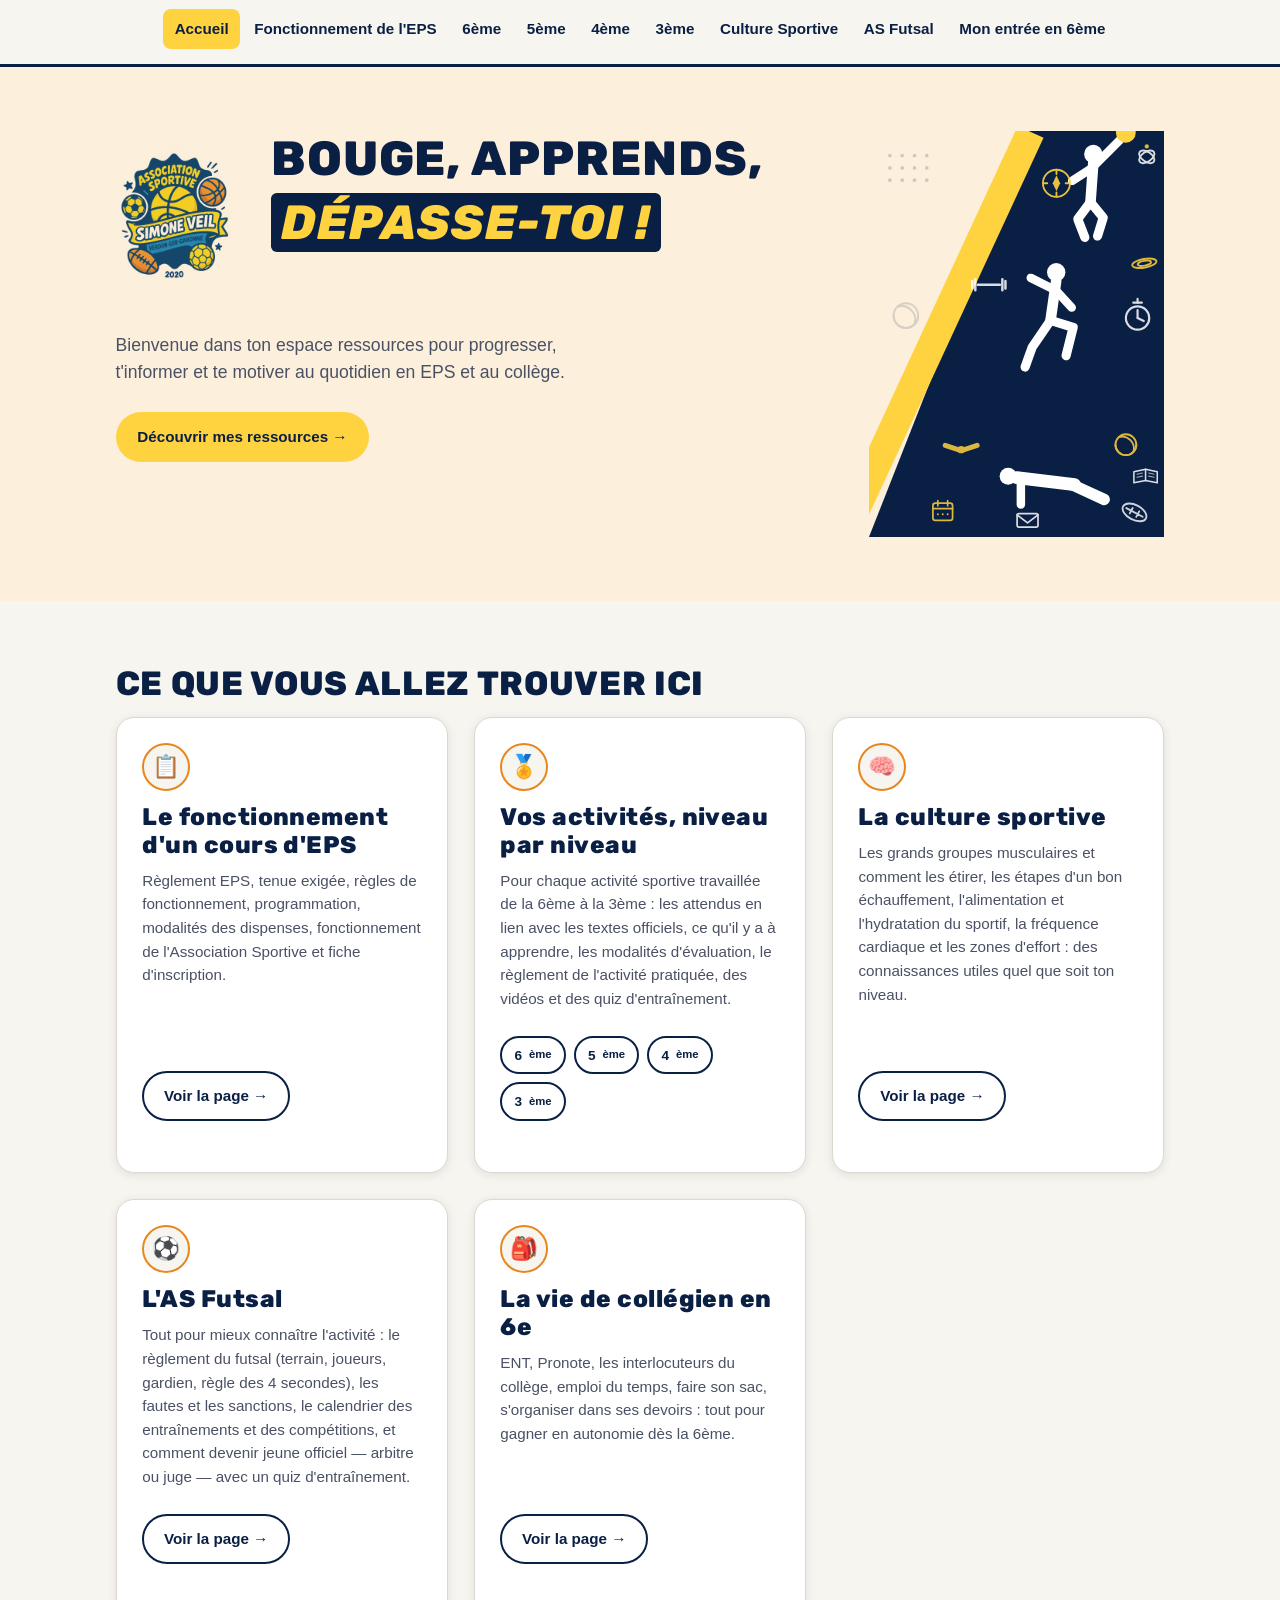
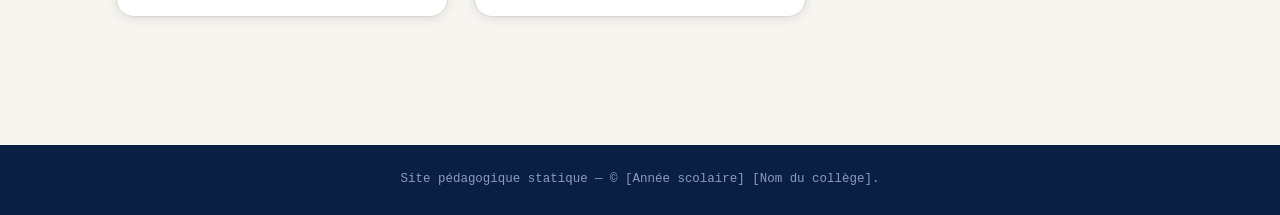
==== index.html @ 3f6b69a3 "Accueil : titre sur une ligne, 5 encarts avec boutons, menu déroulant, logo cliquable - Le titre du " ====
<!DOCTYPE html>
<html lang="fr">
<head>
  <meta charset="UTF-8">
  <meta name="viewport" content="width=device-width, initial-scale=1.0">
  <title>Espace EPS — Accueil</title>
  <meta name="description" content="Site de ressources EPS pour les élèves du collège : règlement, activités par niveau, quiz et vie de collégien.">
  <!-- Police d'affichage "Rubik" (titres, dossards) chargee depuis Google Fonts.
       Le site reste utilisable sans elle : css/style.css prevoit une pile de
       polices systeme de secours si ce lien ne charge pas. -->
  <link rel="preconnect" href="https://fonts.googleapis.com">
  <link rel="preconnect" href="https://fonts.gstatic.com" crossorigin>
  <link href="https://fonts.googleapis.com/css2?family=Rubik:wght@500;700;800;900&display=swap" rel="stylesheet">
  <link rel="stylesheet" href="css/style.css">
</head>
<body>
  <a class="skip-link" href="#main-content">Aller au contenu principal</a>

  <!-- ============================================================
       EN-TETE ET NAVIGATION (identique sur toutes les pages)
       ============================================================ -->
  <header class="site-header">
    <div class="site-header__inner">
      <button class="nav-toggle" type="button" aria-expanded="false" aria-controls="main-nav">
        <span class="visually-hidden">Ouvrir le menu</span>
        <span class="nav-toggle__bar"></span>
        <span class="nav-toggle__bar"></span>
        <span class="nav-toggle__bar"></span>
      </button>
      <nav class="main-nav" id="main-nav" aria-label="Navigation principale">
        <ul class="main-nav__list">
          <li><a href="index.html">Accueil</a></li>
          <li><a href="eps-generale.html">Fonctionnement de l'EPS</a></li>
          <li><a href="niveau-6e.html">6ème</a></li>
          <li><a href="niveau-5e.html">5ème</a></li>
          <li><a href="niveau-4e.html">4ème</a></li>
          <li><a href="niveau-3e.html">3ème</a></li>
          <li><a href="culture-sportive.html">Culture Sportive</a></li>
          <li><a href="as-futsal.html">AS Futsal</a></li>
          <li><a href="prof-principal-6e.html">Mon entrée en 6ème</a></li>
        </ul>
      </nav>
    </div>
  </header>

  <main id="main-content">
    <!-- ============================================================
         HERO — meme structure sur toutes les pages du site (voir
         css/style.css, composant ".site-hero"). Seuls le titre (en 2
         lignes : ".hero-title__line1" + ".hero-title__accent"), le
         texte et le lien du bouton changent d'une page a l'autre.
         L'illustration (assets/hero-illustration.svg) est identique
         partout : masquee sur telephone (< 640px), affichee a droite
         du texte et alignee en haut avec le titre a partir de la
         taille tablette (iPad) et sur ordinateur. La navigation entre
         les pages se fait via le menu du haut (en-tete) : pas de
         liens redondants ici.
         ============================================================ -->
    <section class="site-hero">
      <div class="container site-hero__inner">
        <div class="site-hero__text">
          <div class="site-hero__lockup site-hero__lockup--wide">
            <a class="site-hero__logo-link" href="index.html" aria-label="Retour à l'accueil">
              <img class="site-hero__logo" src="assets/logo-as-simone-veil.jpg" alt="">
            </a>
            <h1>
              <span class="hero-title__line1">Bouge, apprends,</span>
              <span class="hero-title__accent">dépasse-toi !</span>
            </h1>
          </div>
          <p class="lede">
            Bienvenue dans ton espace ressources pour progresser, t'informer et te motiver
            au quotidien en EPS et au collège.
          </p>
          <p><a class="btn btn--primary" href="#decouvrir">Découvrir mes ressources →</a></p>
        </div>
        <div class="site-hero__visual">
          <img src="assets/hero-illustration.svg" alt="" width="380" height="522">
        </div>
      </div>
    </section>

    <!-- ============================================================
         CE QUE VOUS ALLEZ TROUVER ICI
         ============================================================ -->
    <section class="section" id="decouvrir">
      <div class="container">
        <h2>Ce que vous allez trouver ici</h2>
        <!-- Pour ajouter un encart : copiez un bloc
             <div class="card feature-card"> entier, changez le
             pictogramme, le titre, le résumé et le lien du bouton. -->
        <div class="grid grid--3">
          <div class="card feature-card">
            <span class="feature-card__icon" aria-hidden="true">📋</span>
            <h3>Le fonctionnement d'un cours d'EPS</h3>
            <p>Règlement EPS, tenue exigée, règles de fonctionnement, programmation, modalités des dispenses, fonctionnement de l'Association Sportive et fiche d'inscription.</p>
            <p class="feature-card__actions">
              <a class="btn btn--outline" href="eps-generale.html">Voir la page →</a>
            </p>
          </div>
          <div class="card feature-card">
            <span class="feature-card__icon" aria-hidden="true">🏅</span>
            <h3>Vos activités, niveau par niveau</h3>
            <p>Pour chaque activité sportive travaillée de la 6ème à la 3ème : les attendus en lien avec les textes officiels, ce qu'il y a à apprendre, les modalités d'évaluation, le règlement de l'activité pratiquée, des vidéos et des quiz d'entraînement.</p>
            <p class="feature-card__actions">
              <a class="btn btn--outline btn--sm" href="niveau-6e.html">6<sup>ème</sup></a>
              <a class="btn btn--outline btn--sm" href="niveau-5e.html">5<sup>ème</sup></a>
              <a class="btn btn--outline btn--sm" href="niveau-4e.html">4<sup>ème</sup></a>
              <a class="btn btn--outline btn--sm" href="niveau-3e.html">3<sup>ème</sup></a>
            </p>
          </div>
          <div class="card feature-card">
            <span class="feature-card__icon" aria-hidden="true">🧠</span>
            <h3>La culture sportive</h3>
            <p>Les grands groupes musculaires et comment les étirer, les étapes d'un bon échauffement, l'alimentation et l'hydratation du sportif, la fréquence cardiaque et les zones d'effort : des connaissances utiles quel que soit ton niveau.</p>
            <p class="feature-card__actions">
              <a class="btn btn--outline" href="culture-sportive.html">Voir la page →</a>
            </p>
          </div>
          <div class="card feature-card">
            <span class="feature-card__icon" aria-hidden="true">⚽</span>
            <h3>L'AS Futsal</h3>
            <p>Tout pour mieux connaître l'activité : le règlement du futsal (terrain, joueurs, gardien, règle des 4 secondes), les fautes et les sanctions, le calendrier des entraînements et des compétitions, et comment devenir jeune officiel — arbitre ou juge — avec un quiz d'entraînement.</p>
            <p class="feature-card__actions">
              <a class="btn btn--outline" href="as-futsal.html">Voir la page →</a>
            </p>
          </div>
          <div class="card feature-card">
            <span class="feature-card__icon" aria-hidden="true">🎒</span>
            <h3>La vie de collégien en 6e</h3>
            <p>ENT, Pronote, les interlocuteurs du collège, emploi du temps, faire son sac, s'organiser dans ses devoirs : tout pour gagner en autonomie dès la 6ème.</p>
            <p class="feature-card__actions">
              <a class="btn btn--outline" href="prof-principal-6e.html">Voir la page →</a>
            </p>
          </div>
        </div>
      </div>
    </section>
  </main>

  <!-- ============================================================
       PIED DE PAGE (identique sur toutes les pages)
       ============================================================ -->
  <footer class="site-footer">
    <div class="container site-footer__bottom">
      Site pédagogique statique — © [Année scolaire] [Nom du collège].
    </div>
  </footer>

  <script src="js/main.js" defer></script>
</body>
</html>
---- css/style.css ----
/* ============================================================
   SITE EPS — FEUILLE DE STYLE PARTAGEE
   ------------------------------------------------------------
   Ce fichier est utilise par TOUTES les pages du site.
   Il est organise en grandes zones reperables par les titres
   ci-dessous (recherchez "====" pour naviguer rapidement).

   1. Variables (couleurs, polices, espacements)
   2. Reinitialisation de base + accessibilite
   3. Typographie generale
   4. Mise en page (conteneurs, grilles)
   5. En-tete (header) + navigation + menu hamburger
   6. Pied de page (footer)
   7. Composants : boutons, badges "dossard", cartes
   8. Separateurs "ligne de couloir" (pointilles)
   9. Filtre / recherche (page d'accueil)
   10. Fiches activite depliables (details/summary)
   11. Quiz interactif
   12. Alertes / encarts (info, succes, alerte)
   13. Tableaux (referentiels)
   14. Utilitaires
   15. Page d'accueil : navigation "pages" dans le hero + presentation
   ============================================================ */


/* ============================================================
   1. VARIABLES
   ------------------------------------------------------------
   Pour changer les couleurs du site entier, il suffit de
   modifier les valeurs ci-dessous.
   ============================================================ */
:root {
  /* Couleurs principales */
  --color-navy: #0a1f44;          /* bleu marine profond : couleur principale */
  --color-navy-light: #14336b;    /* bleu marine plus clair (survols, degrades) */
  --color-navy-soft: #1c2c52;     /* bleu marine attenue (fonds de blocs sombres) */
  --color-yellow: #ffd23f;        /* jaune "sifflet" : accent / boutons d'action */
  --color-yellow-dark: #e6ad00;   /* jaune fonce (survol des boutons) */
  --color-green: #2e7d4f;         /* vert : validation / reussite */
  --color-green-light: #e6f4ec;   /* vert tres clair : fond des messages de succes */
  --color-coral: #e8543f;         /* corail : alertes / informations importantes */
  --color-coral-light: #fdece8;   /* corail tres clair : fond des messages d'alerte */
  --color-orange: #e8871e;        /* orange "ballon" : clin d'oeil au logo de l'AS, accent secondaire */
  --color-red: #d64545;           /* rouge : en-tete "maitrise insuffisante" des grilles d'evaluation */
  --color-green-pale: #8fd19e;    /* vert clair mais lisible : en-tete "maitrise satisfaisante" (different de --color-green-light, trop pale pour un en-tete) */
  --color-chalk: #f7f5ef;         /* fond clair "craie" pour le contenu */
  --color-cream: #fcefdc;         /* couleur crème exacte du fond du logo, utilisee pour le hero */
  --color-white: #ffffff;
  --color-ink: #1a1e27;           /* couleur du texte courant (presque noir) */
  --color-ink-soft: #4a5164;      /* texte secondaire / legendes */
  --color-border: #dcd8cc;        /* bordures discretes sur fond clair */

  /* Typographies */
  /* Police d'affichage (titres, numeros de dossard) : Rubik, chargee
     depuis Google Fonts (voir la balise <link> dans le <head> de
     chaque page) — ronde et chaleureuse plutot que froide/condensee.
     La pile de secours (apres la virgule) s'applique seulement si la
     police ne peut pas se charger (site hors-ligne, etc.). */
  --font-display: "Rubik", "Segoe UI", "Helvetica Neue", Arial, sans-serif;
  /* Police de texte courant, lisible sur mobile */
  --font-body: -apple-system, "Segoe UI", Roboto, Helvetica, Arial, sans-serif;
  /* Police "chronometre" pour les petits labels / metadonnees */
  --font-mono: "SFMono-Regular", Consolas, "Liberation Mono", Menlo, monospace;

  /* Espacements (echelle simple) */
  --space-xs: 0.4rem;
  --space-sm: 0.8rem;
  --space-md: 1.6rem;
  --space-lg: 2.4rem;
  --space-xl: 4rem;

  /* Divers */
  --radius: 10px;
  --radius-lg: 18px;
  --shadow-card: 0 2px 10px rgba(10, 31, 68, 0.1);
  --shadow-card-hover: 0 6px 20px rgba(10, 31, 68, 0.18);
  --header-height: 64px;
  --max-width: 1100px;
}

/* ============================================================
   2. REINITIALISATION DE BASE + ACCESSIBILITE
   ============================================================ */
*,
*::before,
*::after {
  box-sizing: border-box;
}

html {
  scroll-behavior: smooth;
  scroll-padding-top: calc(var(--header-height) + 12px); /* evite que le header sticky cache les ancres */
}

body {
  margin: 0;
  font-family: var(--font-body);
  color: var(--color-ink);
  background: var(--color-chalk);
  line-height: 1.55;
  -webkit-font-smoothing: antialiased;
}

img,
picture,
svg {
  max-width: 100%;
  display: block;
}

a {
  color: var(--color-navy);
}

/* Focus clavier toujours visible (accessibilite) */
a:focus-visible,
button:focus-visible,
input:focus-visible,
select:focus-visible,
summary:focus-visible,
[tabindex]:focus-visible {
  outline: 3px solid var(--color-yellow);
  outline-offset: 2px;
  border-radius: 4px;
}

/* Lien d'evitement : permet aux lecteurs d'ecran / clavier de sauter le menu */
.skip-link {
  position: absolute;
  left: -999px;
  top: 0;
  background: var(--color-yellow);
  color: var(--color-navy);
  font-weight: 700;
  padding: var(--space-sm) var(--space-md);
  z-index: 1000;
  border-radius: 0 0 8px 0;
}

.skip-link:focus {
  left: 0;
}

@media (prefers-reduced-motion: reduce) {
  html {
    scroll-behavior: auto;
  }
  * {
    animation-duration: 0.01ms !important;
    animation-iteration-count: 1 !important;
    transition-duration: 0.01ms !important;
  }
}

/* ============================================================
   3. TYPOGRAPHIE GENERALE
   ============================================================ */
h1, h2, h3, h4 {
  font-family: var(--font-display);
  color: var(--color-navy);
  font-weight: 800;
  letter-spacing: 0.02em;
  line-height: 1.15;
  margin: 0 0 var(--space-sm);
  text-transform: uppercase;
}

h1 { font-size: clamp(1.9rem, 5vw, 3rem); }
h2 { font-size: clamp(1.5rem, 4vw, 2.1rem); }
h3 { font-size: clamp(1.15rem, 3vw, 1.5rem); text-transform: none; }
h4 { font-size: 1.05rem; text-transform: none; letter-spacing: 0; }

p {
  margin: 0 0 var(--space-md);
}

ul, ol {
  margin: 0 0 var(--space-md);
  padding-left: 1.3em;
}

li {
  margin-bottom: 0.35em;
}

.eyebrow {
  font-family: var(--font-mono);
  text-transform: uppercase;
  letter-spacing: 0.12em;
  font-size: 0.78rem;
  color: var(--color-coral);
  font-weight: 700;
}

.lede {
  font-size: 1.1rem;
  color: var(--color-ink-soft);
  max-width: 60ch;
}

/* ============================================================
   4. MISE EN PAGE
   ============================================================ */
.container {
  width: 100%;
  max-width: var(--max-width);
  margin: 0 auto;
  padding: 0 var(--space-md);
}

.section {
  padding: var(--space-xl) 0;
}

.section--tight {
  padding: var(--space-lg) 0;
}

.grid {
  display: grid;
  gap: var(--space-md);
  grid-template-columns: 1fr;
}

@media (min-width: 640px) {
  .grid--2 { grid-template-columns: repeat(2, 1fr); }
  .grid--3 { grid-template-columns: repeat(3, 1fr); }
}

@media (min-width: 900px) {
  .grid--4 { grid-template-columns: repeat(4, 1fr); }
}

/* ============================================================
   5. EN-TETE + NAVIGATION + MENU HAMBURGER
   ============================================================ */
.site-header {
  position: sticky;
  top: 0;
  z-index: 500;
  background: var(--color-chalk);
  border-bottom: 3px solid var(--color-navy);
}

.site-header__inner {
  max-width: var(--max-width);
  margin: 0 auto;
  padding: 0 var(--space-md);
  height: var(--header-height);
  display: flex;
  align-items: center;
  justify-content: center;
  gap: var(--space-md);
}

/* Bouton hamburger (visible seulement sur mobile/tablette) */
.nav-toggle {
  display: inline-flex;
  flex-direction: column;
  justify-content: center;
  align-items: center;
  gap: 5px;
  width: 44px;
  height: 44px;
  background: transparent;
  border: 2px solid var(--color-navy);
  border-radius: 8px;
  cursor: pointer;
  padding: 0;
}

.nav-toggle__bar {
  width: 20px;
  height: 2px;
  background: var(--color-navy);
  border-radius: 2px;
  transition: transform 0.2s ease, opacity 0.2s ease;
}

.nav-toggle[aria-expanded="true"] .nav-toggle__bar:nth-child(1) {
  transform: translateY(7px) rotate(45deg);
}
.nav-toggle[aria-expanded="true"] .nav-toggle__bar:nth-child(2) {
  opacity: 0;
}
.nav-toggle[aria-expanded="true"] .nav-toggle__bar:nth-child(3) {
  transform: translateY(-7px) rotate(-45deg);
}

.main-nav {
  position: absolute;
  top: var(--header-height);
  left: 0;
  right: 0;
  background: var(--color-chalk);
  border-bottom: 3px solid var(--color-navy);
  max-height: 0;
  overflow: hidden;
  transition: max-height 0.25s ease;
}

/* Menu deroulant sur mobile : la hauteur s'adapte au nombre de
   rubriques et la liste defile si elle depasse l'ecran, pour que la
   derniere entree reste toujours accessible. */
.main-nav.is-open {
  max-height: calc(100vh - var(--header-height));
  overflow-y: auto;
  -webkit-overflow-scrolling: touch;
  box-shadow: 0 12px 20px rgba(10, 31, 68, 0.15);
}

.main-nav__list {
  list-style: none;
  margin: 0;
  padding: var(--space-sm) var(--space-md) var(--space-md);
  display: flex;
  flex-direction: column;
  gap: 0.2rem;
}

.main-nav__list a {
  display: block;
  color: var(--color-navy);
  text-decoration: none;
  font-weight: 700;
  padding: 0.7rem 0.6rem;
  border-radius: 8px;
}

.main-nav__list a:hover,
.main-nav__list a:focus-visible {
  background: var(--color-white);
}

.main-nav__list a[aria-current="page"] {
  color: var(--color-navy);
  background: var(--color-yellow);
}

/* A partir d'une largeur "tablette large", le menu redevient horizontal */
@media (min-width: 860px) {
  .nav-toggle {
    display: none;
  }

  .main-nav {
    position: static;
    max-height: none;
    overflow: visible;
    background: transparent;
    border-bottom: none;
  }

  .main-nav__list {
    flex-direction: row;
    align-items: center;
    padding: 0;
    flex-wrap: wrap;
  }

  .main-nav__list a {
    padding: 0.5rem 0.7rem;
    font-size: 0.95rem;
  }
}

/* ============================================================
   6. PIED DE PAGE
   ============================================================ */
.site-footer {
  background: var(--color-navy);
  color: var(--color-white);
  margin-top: var(--space-xl);
}

.site-footer__bottom {
  padding: var(--space-md) 0;
  font-family: var(--font-mono);
  font-size: 0.78rem;
  color: #8f9ac2;
  text-align: center;
}

/* ============================================================
   7. COMPOSANTS : BOUTONS, BADGES "DOSSARD", CARTES
   ============================================================ */
.btn {
  display: inline-flex;
  align-items: center;
  gap: 0.5em;
  font-family: var(--font-body);
  font-weight: 700;
  font-size: 0.95rem;
  padding: 0.75em 1.3em;
  border-radius: 999px;
  border: 2px solid transparent;
  cursor: pointer;
  text-decoration: none;
  transition: transform 0.12s ease, box-shadow 0.12s ease;
}

.btn:hover {
  transform: translateY(-1px);
}

.btn--primary {
  background: var(--color-yellow);
  color: var(--color-navy);
}

.btn--primary:hover {
  background: var(--color-yellow-dark);
}

.btn--outline {
  background: transparent;
  border-color: var(--color-navy);
  color: var(--color-navy);
}

.btn--outline:hover {
  background: var(--color-navy);
  color: var(--color-white);
}

.btn--on-dark {
  border-color: var(--color-white);
  color: var(--color-white);
}

.btn--on-dark:hover {
  background: var(--color-white);
  color: var(--color-navy);
}

/* Badge circulaire numerote façon "dossard de course".
   Element signature du site, utilise pour les 4 niveaux. */
.dossard {
  --dossard-color: var(--color-navy);
  display: inline-flex;
  align-items: center;
  justify-content: center;
  width: 68px;
  height: 68px;
  border-radius: 50%;
  background: var(--dossard-color);
  color: var(--color-white);
  border: 3px solid var(--color-yellow);
  font-family: var(--font-display);
  font-size: 1.5rem;
  font-weight: 800;
  flex-shrink: 0;
  box-shadow: var(--shadow-card);
}

.dossard--sm {
  width: 44px;
  height: 44px;
  font-size: 1.05rem;
  border-width: 2px;
}

.dossard--lg {
  width: 96px;
  height: 96px;
  font-size: 2.1rem;
}

/* Carte generique (accueil, hub) */
.card {
  background: var(--color-white);
  border-radius: var(--radius-lg);
  padding: var(--space-md);
  box-shadow: var(--shadow-card);
  border: 1px solid var(--color-border);
  transition: box-shadow 0.15s ease, transform 0.15s ease;
}

a.card {
  display: block;
  text-decoration: none;
  color: inherit;
}

a.card:hover,
a.card:focus-visible {
  box-shadow: var(--shadow-card-hover);
  transform: translateY(-2px);
}

/* ============================================================
   8. SEPARATEURS "LIGNE DE COULOIR" (façon piste d'athletisme)
   ============================================================ */
.lane-divider {
  border: none;
  height: 0;
  margin: var(--space-lg) 0;
  border-top: 4px dashed var(--color-navy);
  opacity: 0.18;
}

.lane-divider--yellow {
  border-top-color: var(--color-yellow);
  opacity: 0.6;
}

.lane-divider--on-dark {
  border-top-color: var(--color-white);
  opacity: 0.25;
}

/* ============================================================
   9. FILTRE / RECHERCHE (page d'accueil)
   ============================================================ */
.filter-bar {
  background: var(--color-white);
  border: 1px solid var(--color-border);
  border-radius: var(--radius-lg);
  padding: var(--space-md);
  display: grid;
  gap: var(--space-sm);
  box-shadow: var(--shadow-card);
}

@media (min-width: 700px) {
  .filter-bar {
    grid-template-columns: 2fr 1fr 1fr auto;
    align-items: end;
  }
}

.filter-field label {
  display: block;
  font-family: var(--font-mono);
  font-size: 0.75rem;
  text-transform: uppercase;
  letter-spacing: 0.06em;
  color: var(--color-ink-soft);
  margin-bottom: 0.3rem;
}

.filter-field input,
.filter-field select {
  width: 100%;
  padding: 0.65em 0.8em;
  border: 2px solid var(--color-border);
  border-radius: 8px;
  font-family: var(--font-body);
  font-size: 1rem;
  background: var(--color-chalk);
  color: var(--color-ink);
}

.filter-field input:focus,
.filter-field select:focus {
  border-color: var(--color-navy);
  outline: none;
}

.filter-reset {
  background: transparent;
  border: 2px solid var(--color-navy);
  color: var(--color-navy);
  border-radius: 8px;
  padding: 0.65em 1em;
  font-weight: 700;
  cursor: pointer;
  white-space: nowrap;
}

.filter-reset:hover {
  background: var(--color-navy);
  color: var(--color-white);
}

.filter-count {
  font-family: var(--font-mono);
  font-size: 0.85rem;
  color: var(--color-ink-soft);
  margin: var(--space-md) 0 var(--space-sm);
}

.resource-grid {
  display: grid;
  gap: var(--space-sm);
  grid-template-columns: 1fr;
}

@media (min-width: 640px) {
  .resource-grid { grid-template-columns: repeat(2, 1fr); }
}
@media (min-width: 1000px) {
  .resource-grid { grid-template-columns: repeat(3, 1fr); }
}

.resource-card {
  display: flex;
  align-items: center;
  gap: var(--space-sm);
  background: var(--color-white);
  border: 1px solid var(--color-border);
  border-radius: var(--radius);
  padding: var(--space-sm) var(--space-md);
  text-decoration: none;
  color: inherit;
  transition: box-shadow 0.15s ease, transform 0.15s ease;
}

.resource-card:hover,
.resource-card:focus-visible {
  box-shadow: var(--shadow-card-hover);
  transform: translateY(-2px);
}

.resource-card__title {
  font-weight: 700;
  color: var(--color-navy);
  display: block;
}

.resource-card__meta {
  font-family: var(--font-mono);
  font-size: 0.75rem;
  color: var(--color-ink-soft);
  text-transform: uppercase;
  letter-spacing: 0.04em;
}

.resource-card[hidden] {
  display: none;
}

.filter-empty {
  text-align: center;
  padding: var(--space-lg);
  color: var(--color-ink-soft);
  font-style: italic;
}

/* ============================================================
   10. FICHES DEPLIABLES (details / summary)
   ------------------------------------------------------------
   Deux usages du meme composant visuel :
   - ".activity-card" : une activite sportive (pages niveau-XX.html)
   - ".info-card"      : une rubrique d'information (pages
     eps-generale.html et prof-principal-6e.html), pour eviter
     d'empiler tout le texte sur une seule page.
   ============================================================ */
.activity-card,
.info-card {
  background: var(--color-white);
  border: 1px solid var(--color-border);
  border-left: 6px solid var(--color-navy);
  border-radius: var(--radius);
  margin-bottom: var(--space-md);
  overflow: hidden;
}

.activity-card summary,
.info-card summary {
  cursor: pointer;
  list-style: none;
  padding: var(--space-md);
  display: flex;
  align-items: center;
  justify-content: space-between;
  gap: var(--space-md);
  font-family: var(--font-display);
  font-weight: 800;
}

.activity-card summary::-webkit-details-marker,
.info-card summary::-webkit-details-marker {
  display: none;
}

.activity-card summary h3,
.info-card summary h2,
.info-card summary h3 {
  margin: 0;
}

.activity-card__toggle,
.info-card__toggle {
  font-family: var(--font-mono);
  font-size: 1.4rem;
  color: var(--color-navy);
  border: 2px solid var(--color-navy);
  border-radius: 50%;
  width: 32px;
  height: 32px;
  flex-shrink: 0;
  display: flex;
  align-items: center;
  justify-content: center;
}

.activity-card[open] .activity-card__toggle,
.info-card[open] .info-card__toggle {
  transform: rotate(45deg);
}

.activity-card summary:hover .activity-card__toggle,
.info-card summary:hover .info-card__toggle {
  background: var(--color-yellow);
  border-color: var(--color-yellow);
}

.activity-card__body,
.info-card__body {
  padding: 0 var(--space-md) var(--space-md);
}

/* Groupe thematique de plusieurs info-card (ex. "Mes outils numeriques") */
.info-group {
  margin-bottom: var(--space-lg);
}

.info-group h2 {
  margin-bottom: var(--space-sm);
}

/* Navigation rapide en haut de page : une puce par rubrique,
   pour y acceder directement sans tout faire defiler. */
.quick-nav {
  list-style: none;
  margin: 0 0 var(--space-lg);
  padding: 0;
  display: flex;
  flex-wrap: wrap;
  gap: 0.5rem;
}

.quick-nav a {
  display: inline-block;
  background: var(--color-white);
  border: 2px solid var(--color-border);
  color: var(--color-navy);
  text-decoration: none;
  font-weight: 700;
  font-size: 0.85rem;
  padding: 0.45em 0.9em;
  border-radius: 999px;
}

.quick-nav a:hover,
.quick-nav a:focus-visible {
  border-color: var(--color-orange);
  background: var(--color-chalk);
}

.rubrique {
  padding-top: var(--space-md);
  border-top: 1px dashed var(--color-border);
}

.rubrique:first-child {
  border-top: none;
  padding-top: 0;
}

.rubrique h4 {
  color: var(--color-navy);
  margin-bottom: 0.5em;
}

.rubrique--optional {
  background: var(--color-chalk);
  border-radius: var(--radius);
  padding: var(--space-sm) var(--space-md);
  border-top: none;
}

.video-placeholder {
  background: var(--color-navy);
  color: var(--color-white);
  border-radius: var(--radius);
  padding: var(--space-md);
  font-family: var(--font-mono);
  font-size: 0.85rem;
  display: flex;
  align-items: center;
  gap: 0.6em;
}

.video-placeholder a {
  color: var(--color-yellow);
}

.video-list a {
  font-weight: 600;
}

.lexique {
  display: grid;
  gap: 0.6em;
}

.lexique dt {
  font-weight: 700;
  color: var(--color-navy);
}

.lexique dd {
  margin: 0 0 0.4em;
  color: var(--color-ink-soft);
}

/* ============================================================
   11. QUIZ INTERACTIF
   ============================================================ */
.quiz-question {
  margin-bottom: var(--space-md);
  padding: var(--space-sm) var(--space-md);
  background: var(--color-chalk);
  border-radius: var(--radius);
}

.quiz-question p {
  margin: 0 0 0.6em;
  font-weight: 700;
}

.quiz-question ul {
  list-style: none;
  margin: 0;
  padding: 0;
  display: grid;
  gap: 0.4em;
}

.quiz-question label {
  display: flex;
  align-items: flex-start;
  gap: 0.6em;
  padding: 0.5em 0.7em;
  border-radius: 8px;
  border: 2px solid var(--color-border);
  background: var(--color-white);
  cursor: pointer;
}

.quiz-question label:hover {
  border-color: var(--color-navy);
}

.quiz-question input[type="radio"] {
  margin-top: 0.25em;
}

.quiz-question.is-correct label.is-selected {
  border-color: var(--color-green);
  background: var(--color-green-light);
}

.quiz-question.is-incorrect label.is-selected {
  border-color: var(--color-coral);
  background: var(--color-coral-light);
}

.quiz-question label.is-answer:not(.is-selected) {
  border-color: var(--color-green);
}

.quiz-result {
  margin-top: var(--space-md);
  padding: var(--space-md);
  border-radius: var(--radius);
  background: var(--color-navy);
  color: var(--color-white);
  font-family: var(--font-display);
  font-size: 1.2rem;
  text-align: center;
}

.quiz-submit {
  margin-top: var(--space-sm);
}

/* ============================================================
   11bis. AUTO-EVALUATION
   ------------------------------------------------------------
   Pour chaque critere de la grille d'evaluation, l'eleve choisit
   son niveau de maitrise ressenti parmi 4 puces colorees (memes
   couleurs que les en-tetes des grilles). Le score est calcule
   proportionnellement sur 20, quel que soit le total de points
   reel de la grille source (js/autoeval.js).
   ============================================================ */
.autoeval-item {
  margin-bottom: var(--space-md);
  padding: var(--space-sm) var(--space-md);
  background: var(--color-chalk);
  border-radius: var(--radius);
  border-left: 5px solid var(--color-border);
}

/* Code couleur par role : chaque role d'une activite recoit un gris
   d'un degrade different (le plus soutenu pour le 1er role rencontre)
   pour regrouper visuellement ses criteres, attribue automatiquement
   par js/autoeval.js selon l'ordre d'apparition des roles. */
.autoeval-item--role-0 { background: #d6d3ca; border-left-color: #9c9789; }
.autoeval-item--role-1 { background: #e3e0d8; border-left-color: #b7b2a2; }
.autoeval-item--role-2 { background: #eeece6; border-left-color: #cac5b6; }
.autoeval-item--role-3 { background: #f5f4f0; border-left-color: #ddd8ca; }
.autoeval-item--role-4 { background: #faf9f7; border-left-color: #e8e4d9; }

.autoeval-item__title {
  margin: 0 0 0.6em;
  font-weight: 700;
}

.autoeval-item__role {
  color: var(--color-ink-soft);
  font-weight: 400;
}

.autoeval-options {
  list-style: none;
  margin: 0;
  padding: 0;
  display: grid;
  gap: 0.5em;
}

@media (min-width: 640px) {
  .autoeval-options {
    grid-template-columns: repeat(4, 1fr);
  }
}

.autoeval-option {
  display: flex;
  flex-direction: column;
  align-items: flex-start;
  gap: 0.4em;
  padding: 0.6em 0.7em;
  border-radius: 8px;
  border: 2px solid var(--color-border);
  background: var(--color-white);
  cursor: pointer;
  font-size: 0.88rem;
}

.autoeval-option:hover {
  border-color: var(--color-navy);
}

.autoeval-option__head {
  display: flex;
  align-items: center;
  gap: 0.5em;
}

.autoeval-option input[type="radio"] {
  margin: 0;
  flex-shrink: 0;
}

.autoeval-option.is-selected {
  border-color: var(--color-navy);
  background: var(--color-cream);
}

.autoeval-option.is-selected .autoeval-option__head {
  font-weight: 700;
}

.autoeval-option__dot {
  width: 10px;
  height: 10px;
  border-radius: 50%;
  flex-shrink: 0;
}

.autoeval-option__desc {
  color: var(--color-ink-soft);
  font-size: 0.8rem;
  line-height: 1.35;
}

.autoeval-option__dot--insuffisante { background: var(--color-red); }
.autoeval-option__dot--fragile { background: var(--color-yellow); }
.autoeval-option__dot--satisfaisante { background: var(--color-green-pale); }
.autoeval-option__dot--excellente { background: var(--color-green); }

.autoeval-result {
  margin-top: var(--space-md);
  padding: var(--space-md);
  border-radius: var(--radius);
  background: var(--color-navy);
  color: var(--color-white);
  font-family: var(--font-display);
  font-size: 1.2rem;
  text-align: center;
}

.autoeval-result .autoeval-result__detail {
  display: block;
  margin-top: 0.4em;
  font-family: var(--font-mono);
  font-size: 0.8rem;
  font-weight: 400;
  opacity: 0.85;
}

.autoeval-submit {
  margin-top: var(--space-sm);
}

/* Schema vectoriel illustrant une regle (terrain, zones...), insere
   dans la rubrique "Regles" d'une activite. */
.rule-diagram {
  background: var(--color-white);
  border: 1px solid var(--color-border);
  border-radius: var(--radius);
  padding: var(--space-sm);
  margin-bottom: var(--space-md);
  text-align: center;
}

.rule-diagram svg {
  max-width: 100%;
  height: auto;
}

.rule-diagram figcaption {
  margin-top: 0.5em;
  font-size: 0.82rem;
  color: var(--color-ink-soft);
}

/* ============================================================
   12. ALERTES / ENCARTS
   ============================================================ */
.callout {
  border-radius: var(--radius);
  padding: var(--space-md);
  margin-bottom: var(--space-md);
  border-left: 5px solid;
}

.callout h4,
.callout h3 {
  margin-top: 0;
}

.callout--info {
  background: var(--color-coral-light);
  border-color: var(--color-coral);
}

.callout--success {
  background: var(--color-green-light);
  border-color: var(--color-green);
}

.callout--neutral {
  background: var(--color-chalk);
  border-color: var(--color-navy);
}

/* ============================================================
   13. TABLEAUX (referentiels d'evaluation)
   ============================================================ */
.table-wrap {
  overflow-x: auto;
  border-radius: var(--radius);
  border: 1px solid var(--color-border);
}

table {
  width: 100%;
  border-collapse: collapse;
  min-width: 480px;
  background: var(--color-white);
}

th, td {
  text-align: left;
  vertical-align: top;
  padding: 0.7em 0.9em;
  border: 1px solid var(--color-border);
  font-size: 0.92rem;
}

thead th {
  background: var(--color-navy);
  color: var(--color-white);
  font-family: var(--font-mono);
  font-size: 0.75rem;
  text-transform: uppercase;
  letter-spacing: 0.05em;
  border-color: var(--color-navy-light);
}

tbody tr:nth-child(even) {
  background: var(--color-chalk);
}

/* Grilles d'evaluation ("maitrise insuffisante/fragile/satisfaisante/
   tres bonne") : en-tetes colores par niveau, points centres et en
   gras, roles et criteres centres (horizontalement + verticalement)
   et en gras. Le marqueur ".eval-grid" sur <table> scope ces regles
   aux grilles d'evaluation uniquement (pas aux tableaux "role / lien
   avec le socle" plus simples). */
thead th.mastery-insuffisante,
thead th.mastery-fragile,
thead th.mastery-satisfaisante,
thead th.mastery-excellente {
  text-align: center;
}

thead th.mastery-insuffisante {
  background: var(--color-red);
  color: var(--color-white);
}

thead th.mastery-fragile {
  background: var(--color-yellow);
  color: var(--color-navy);
}

thead th.mastery-satisfaisante {
  background: var(--color-green-pale);
  color: var(--color-navy);
}

thead th.mastery-excellente {
  background: var(--color-green);
  color: var(--color-white);
}

.eval-grid .role-critere {
  text-align: center;
  vertical-align: middle;
  font-weight: 700;
}

.eval-grid tr.pts-row td {
  text-align: center;
  font-weight: 700;
}

/* ============================================================
   13bis. ONGLETS DE RUBRIQUE (activity-card)
   ------------------------------------------------------------
   A l'ouverture d'une activite, on ne veut pas empiler toutes
   les rubriques (attendus, regles, quiz...) les unes sous les
   autres : ".rubrique-tabs" affiche une puce par rubrique et
   js/main.js (initRubriqueTabs) affiche une seule ".rubrique" a
   la fois (les autres recoivent l'attribut natif "hidden").
   ============================================================ */
.rubrique-tabs {
  display: flex;
  flex-wrap: nowrap;
  overflow-x: auto;
  gap: 0.5rem;
  margin-bottom: var(--space-md);
  padding-bottom: 0.3rem;
  -webkit-overflow-scrolling: touch;
}

.rubrique-tab {
  flex: 0 0 auto;
  display: inline-block;
  background: var(--color-chalk);
  border: 2px solid var(--color-border);
  color: var(--color-navy);
  text-decoration: none;
  font-family: var(--font-body);
  font-weight: 700;
  font-size: 0.85rem;
  padding: 0.5em 1em;
  border-radius: 999px;
  cursor: pointer;
  white-space: nowrap;
}

.rubrique-tab:hover,
.rubrique-tab:focus-visible {
  border-color: var(--color-orange);
}

.rubrique-tab[hidden] {
  display: none;
}

.rubrique-tab[aria-selected="true"] {
  background: var(--color-navy);
  border-color: var(--color-navy);
  color: var(--color-white);
}

/* Quand les onglets sont actifs, les rubriques n'ont plus besoin
   de leur separateur pointille (le changement d'onglet fait deja
   office de coupure visuelle). */
.rubrique-tabs ~ .rubrique {
  border-top: none;
  padding-top: 0;
}

/* ============================================================
   13ter. LECTEUR VIDEO INTEGRE
   ------------------------------------------------------------
   Conteneur responsive 16:9 pour une video : soit un <iframe>
   YouTube (lien fourni ulterieurement par l'enseignante), soit
   un fichier <video> local deja disponible. Remplace le lien
   href="#" par l'URL "embed" YouTube le moment venu, ex. :
   <iframe src="https://www.youtube-nocookie.com/embed/XXXXXXXXXXX" ...>
   ============================================================ */
.video-embed {
  position: relative;
  width: 100%;
  aspect-ratio: 16 / 9;
  background: var(--color-navy);
  border-radius: var(--radius);
  overflow: hidden;
  margin-bottom: var(--space-sm);
}

.video-embed iframe,
.video-embed video {
  position: absolute;
  inset: 0;
  width: 100%;
  height: 100%;
  border: 0;
}

/* Etat "en attente du lien" : meme gabarit que .video-embed mais
   sans lecteur, pour reserver la place avant d'avoir le lien. */
.video-embed--placeholder {
  display: flex;
  align-items: center;
  justify-content: center;
  text-align: center;
  padding: var(--space-md);
  aspect-ratio: auto;
  min-height: 120px;
}

.video-embed--placeholder p {
  color: var(--color-white);
  font-family: var(--font-mono);
  font-size: 0.85rem;
  margin: 0;
}

.video-embed--placeholder a {
  color: var(--color-yellow);
}

/* ============================================================
   14. UTILITAIRES
   ============================================================ */
.text-center { text-align: center; }
.mt-0 { margin-top: 0; }
.mb-0 { margin-bottom: 0; }
.text-mono {
  font-family: var(--font-mono);
  font-size: 0.85rem;
  color: var(--color-ink-soft);
}
.visually-hidden {
  position: absolute;
  width: 1px;
  height: 1px;
  overflow: hidden;
  clip: rect(0 0 0 0);
  white-space: nowrap;
}

/* ============================================================
   HERO UNIFIE — identique sur les 7 pages, seuls le titre, le
   texte et le lien du bouton changent d'une page a l'autre.
   L'illustration est masquee sur telephone (moins de 640px). A
   partir de la taille tablette (iPad) et sur ordinateur, elle
   passe a droite du texte (2 colonnes), alignee en haut avec le
   texte ("align-items: start" sur la grille).
   ============================================================ */
.site-hero {
  background: var(--color-cream);
  padding: var(--space-xl) 0;
}

.site-hero__inner {
  display: grid;
  gap: var(--space-lg);
  align-items: start;
}

@media (min-width: 640px) {
  .site-hero__inner {
    grid-template-columns: 1.4fr 0.6fr;
    gap: var(--space-xl);
  }
}

/* Ligne "logo + titre" : le logo est affiche a cote du titre, dans le
   meme espace (pas au-dessus). Fichier image : assets/logo-as-simone-veil.jpg
   (le logo complet, non recadre — pour changer de logo, remplacez ce
   fichier en gardant le meme nom). */
.site-hero__lockup {
  display: flex;
  align-items: flex-start;
  flex-wrap: wrap;
  gap: var(--space-lg);
  margin-bottom: var(--space-md);
}

.site-hero__lockup h1 {
  margin-bottom: 0;
  flex: 1 1 200px;
  min-width: 0;
}

/* Variante pour les titres longs (ex. "Bouge, apprends," ou
   "Fonctionnement") qu'on veut garder sur une seule ligne : le logo
   passe AU-DESSUS du titre, qui dispose alors de toute la largeur.
   A partir d'un grand ecran, la place est suffisante pour remettre
   le logo a cote du titre comme sur les autres pages. */
.site-hero__lockup--wide {
  flex-direction: column;
  align-items: flex-start;
  gap: var(--space-md);
}

@media (min-width: 1200px) {
  .site-hero__lockup--wide {
    flex-direction: row;
    align-items: flex-start;
    gap: var(--space-lg);
  }
}

/* Tres petits telephones (iPhone SE...) : on reduit un peu le titre
   pour qu'il tienne malgre tout sur une ligne. */
@media (max-width: 360px) {
  .site-hero__lockup--wide h1 {
    font-size: 1.55rem;
  }
}

/* Logo affiche tel quel (image complete, non recadree, sans cercle
   ni cadre) : il se fond directement dans le fond creme du hero.
   Il est cliquable sur toutes les pages et renvoie a l'accueil
   (lien ".site-hero__logo-link"). */
.site-hero__logo-link {
  display: block;
  flex-shrink: 0;
  border-radius: 8px;
  transition: transform 0.12s ease;
}

.site-hero__logo-link:hover,
.site-hero__logo-link:focus-visible {
  transform: scale(1.03);
}

.site-hero__logo {
  display: block;
  width: auto;
  height: 108px;
  flex-shrink: 0;
}

@media (min-width: 640px) {
  .site-hero__logo {
    height: 145px;
  }
}

@media (min-width: 900px) {
  .site-hero__logo {
    height: 175px;
  }
}

/* Ligne au-dessus du logo+titre : badge "dossard" + petit label.
   Omettez le badge dossard sur les pages sans niveau (accueil). */
.site-hero__kicker {
  display: flex;
  align-items: center;
  gap: 0.7rem;
  margin-bottom: var(--space-sm);
}

.site-hero__kicker .eyebrow {
  margin: 0;
}

/* Titre en 2 lignes façon "BOUGE, APPRENDS, / DÉPASSE-TOI !" :
   1ère ligne en bleu marine (comme le logo), 2e ligne en jaune sur
   fond marine (memes couleurs que le ruban du logo). */
.hero-title__line1,
.hero-title__accent {
  display: block;
  /* Un titre contenant un mot tres long (ex. "Fonctionnement") depasse
     sinon sa colonne sur telephone et fait defiler la page en largeur.
     La cesure ne se declenche que si le mot ne tient vraiment pas. */
  overflow-wrap: break-word;
  hyphens: auto;
}

.hero-title__line1 {
  color: var(--color-navy);
}

.hero-title__accent {
  display: inline-block;
  color: var(--color-yellow);
  font-style: italic;
  background: var(--color-navy);
  padding: 0.04em 0.22em;
  border-radius: 0.12em;
  margin-top: 0.15em;
}

.site-hero .lede {
  color: var(--color-ink-soft);
  max-width: 46ch;
}

.site-hero__visual {
  display: none;
}

@media (min-width: 640px) {
  .site-hero__visual {
    display: block;
    justify-self: center;
    width: 100%;
    max-width: 380px;
  }
}

.site-hero__visual img {
  width: 100%;
  height: auto;
  display: block;
}

/* ============================================================
   15. PAGE D'ACCUEIL : PRESENTATION
   ============================================================ */
/* Cartes de presentation rapide ("Ce que vous allez trouver ici").
   Chaque carte se termine par un (ou plusieurs) bouton(s) menant a
   la page correspondante ; "margin-top: auto" les aligne en bas
   quelle que soit la longueur du texte. */
.feature-card {
  text-align: left;
  display: flex;
  flex-direction: column;
}

.feature-card__icon {
  display: inline-flex;
  align-items: center;
  justify-content: center;
  width: 48px;
  height: 48px;
  border-radius: 50%;
  background: var(--color-chalk);
  border: 2px solid var(--color-orange);
  font-size: 1.4rem;
  margin-bottom: var(--space-sm);
}

.feature-card h3 {
  margin-bottom: 0.4em;
}

.feature-card p {
  margin-bottom: var(--space-md);
  color: var(--color-ink-soft);
  font-size: 0.95rem;
}

.feature-card__actions {
  margin-top: auto;
  display: flex;
  flex-wrap: wrap;
  gap: 0.5rem;
}

/* Bouton compact, utilise quand une carte renvoie vers plusieurs
   pages (ex. les 4 niveaux de classe). */
.btn--sm {
  font-size: 0.85rem;
  padding: 0.5em 0.9em;
}

/* ============================================================
   16. ENCART "LE SAVAIS-TU ?"
   ------------------------------------------------------------
   Bloc reutilisable (pages niveau-XX.html) presentant un record
   ou une anecdote liee a une activite. Badge rond façon "dossard"
   avec un chronometre, en clin d'oeil au record presente. Pour
   ajouter cet encart sur une nouvelle activite, copiez le bloc
   HTML complet (voir niveau-6e.html, rubrique "Attendus" de
   n'importe quelle activite en disposant deja un).
   ============================================================ */
.fun-fact {
  display: flex;
  gap: var(--space-md);
  align-items: flex-start;
  background: var(--color-cream);
  border: 2px dashed var(--color-navy);
  border-radius: var(--radius-lg);
  padding: var(--space-md);
  margin: var(--space-md) 0;
}

.fun-fact__badge {
  border-style: solid;
}

.fun-fact__label {
  margin: 0 0 0.3em;
  font-family: var(--font-display);
  font-weight: 800;
  text-transform: uppercase;
  letter-spacing: 0.03em;
  font-size: 0.85rem;
  color: var(--color-navy);
}

.fun-fact p:last-child {
  margin-bottom: 0;
}

.fun-fact__diagram {
  margin-top: var(--space-sm);
}

/* Variante rouge du meme encart, pour une regle importante a ne pas
   manquer (ex. les oublis de tenue). */
.fun-fact--alert {
  background: var(--color-coral-light);
  border-color: var(--color-coral);
}

.fun-fact--alert .fun-fact__badge {
  --dossard-color: var(--color-coral);
  border-color: var(--color-coral);
}

.fun-fact--alert .fun-fact__label {
  color: var(--color-coral);
}

/* ============================================================
   18. SCHEMA "MA TENUE EN EPS"
   ------------------------------------------------------------
   Reprend la mise en page du document de l'enseignante : un
   bandeau de titre, puis des cases (une par element de la tenue)
   avec un en-tete gris, une illustration et une legende.
   ============================================================ */
.tenue-schema {
  border: 2px solid var(--color-navy);
  border-radius: var(--radius);
  overflow: hidden;
  margin: var(--space-md) 0;
  background: var(--color-white);
}

.tenue-schema__title {
  margin: 0;
  padding: var(--space-sm) var(--space-md);
  text-align: center;
  background: var(--color-cream);
  border-bottom: 2px solid var(--color-navy);
  font-family: var(--font-display);
  font-weight: 800;
  font-size: 0.95rem;
  text-transform: uppercase;
  letter-spacing: 0.03em;
  color: var(--color-navy);
}

/* "minmax(0, 1fr)" (et non "1fr") : sans cela, la largeur intrinseque
   des illustrations empeche les colonnes de retrecir et la page
   deborde horizontalement sur telephone. */
.tenue-schema__grid {
  display: grid;
  grid-template-columns: minmax(0, 1fr);
}

@media (min-width: 640px) {
  .tenue-schema__grid {
    grid-template-columns: repeat(2, minmax(0, 1fr));
  }
}

.tenue-item {
  border-bottom: 2px solid var(--color-navy);
  display: flex;
  flex-direction: column;
  min-width: 0;
}

@media (min-width: 640px) {
  .tenue-item:nth-child(odd) {
    border-right: 2px solid var(--color-navy);
  }
}

.tenue-item__head {
  margin: 0;
  padding: 0.5em 0.8em;
  text-align: center;
  background: #e3e0d8;
  border-bottom: 1px solid var(--color-border);
  font-family: var(--font-display);
  font-weight: 800;
  font-size: 0.9rem;
  color: var(--color-navy);
}

.tenue-item__body {
  padding: var(--space-md);
  text-align: center;
  flex: 1 1 auto;
  display: flex;
  flex-direction: column;
  align-items: center;
  justify-content: center;
  gap: 0.6em;
}

.tenue-item__body img {
  max-height: 170px;
  max-width: 100%;
  width: auto;
  margin: 0 auto;
}

.tenue-item__caption {
  margin: 0;
  font-size: 0.9rem;
  color: var(--color-ink);
}

.tenue-item__caption em {
  color: var(--color-ink-soft);
}

/* Deux illustrations cote a cote dans une meme case (ex. K-way +
   tenue de rechange, ou basket conseillee / deconseillee). */
.tenue-item__row {
  display: flex;
  flex-wrap: wrap;
  justify-content: center;
  align-items: flex-end;
  gap: var(--space-md);
  width: 100%;
}

.tenue-sub {
  display: flex;
  flex-direction: column;
  align-items: center;
  gap: 0.4em;
  flex: 0 1 auto;
}

.tenue-sub img {
  max-height: 120px;
  max-width: 100%;
  width: auto;
}

/* Deux vetements cote a cote sous une meme legende (t-shirt + pantalon
   sous "Tenue de rechange"). */
.tenue-sub__images {
  display: flex;
  align-items: flex-end;
  justify-content: center;
  gap: 0.5em;
}

.tenue-sub p {
  margin: 0;
  font-size: 0.88rem;
  font-style: italic;
  color: var(--color-ink-soft);
}

/* Bandeau final sur toute la largeur (chewing-gums interdits) */
.tenue-schema__footer {
  display: flex;
  flex-wrap: wrap;
  align-items: center;
  justify-content: center;
  gap: var(--space-md);
  padding: var(--space-md);
  text-align: left;
}

.tenue-schema__footer img {
  max-height: 90px;
  max-width: 100%;
  width: auto;
  flex-shrink: 0;
}

.tenue-schema__footer p {
  margin: 0;
  flex: 1 1 220px;
  min-width: 0;
  font-weight: 700;
  color: var(--color-navy);
}

/* ------------------------------------------------------------
   TABLEAU DE PROGRAMMATION PAR NIVEAU
   Tout est centre. Les cases des activites qui se deroulent sur le
   plateau du college (et les cases vides) restent blanches ; seules
   celles des installations de la ville sont colorees, avec une
   couleur pastel differente par niveau de classe.
   ------------------------------------------------------------ */
.prog-table td {
  text-align: center;
  vertical-align: middle;
  background: var(--color-white);
}

.prog-table thead th {
  text-align: center;
}

/* Annule le zebrage general pour ce tableau */
.prog-table tbody tr:nth-child(even) {
  background: var(--color-white);
}

.prog-table td.cell-ville {
  font-weight: 700;
}

.prog-table td.cell-ville--6e { background: #d6e4f7; }
.prog-table td.cell-ville--5e { background: #d9f0df; }
.prog-table td.cell-ville--4e { background: #fce9cf; }
.prog-table td.cell-ville--3e { background: #f6dcdc; }

/* Pastille de couleur utilisee dans la legende du tableau */
.prog-legend {
  list-style: none;
  margin: 0 0 var(--space-md);
  padding: 0;
  display: flex;
  flex-wrap: wrap;
  gap: 0.5rem 1.2rem;
  font-size: 0.88rem;
}

.prog-legend li {
  display: flex;
  align-items: center;
  gap: 0.45em;
  margin: 0;
}

.prog-legend .swatch {
  width: 16px;
  height: 16px;
  border-radius: 4px;
  border: 1px solid var(--color-border);
  flex-shrink: 0;
}

/* ------------------------------------------------------------
   TABLEAU DES ACTIVITES DE L'AS
   Une couleur douce par famille d'activite, pour reperer d'un coup
   d'oeil tous les creneaux d'un meme sport.
   ------------------------------------------------------------ */
.as-table tbody tr:nth-child(even) {
  background: transparent;
}

.as-table tr.as-futsal td { background: #e4ecf9; }
.as-table tr.as-basket td { background: #fdeacf; }
.as-table tr.as-rugby td { background: #dcf0e2; }
.as-table tr.as-handball td { background: #f7dee2; }

/* Mot-cle surligne facon feutre, pour les informations a ne pas
   manquer dans un paragraphe. */
.surligne {
  background: linear-gradient(transparent 55%, var(--color-yellow) 55%);
  font-weight: 700;
  padding: 0 0.1em;
}

/* Liste de documents telechargeables (reglement, certificat...) */
.doc-list {
  list-style: none;
  margin: 0 0 var(--space-md);
  padding: 0;
  display: grid;
  gap: 0.6em;
}

.doc-list a {
  display: flex;
  align-items: center;
  gap: 0.7em;
  background: var(--color-white);
  border: 2px solid var(--color-border);
  border-left: 5px solid var(--color-navy);
  border-radius: var(--radius);
  padding: var(--space-sm) var(--space-md);
  text-decoration: none;
  color: var(--color-navy);
  font-weight: 700;
}

.doc-list a:hover,
.doc-list a:focus-visible {
  border-color: var(--color-orange);
  border-left-color: var(--color-orange);
  background: var(--color-chalk);
}

.doc-list__meta {
  display: block;
  font-family: var(--font-mono);
  font-size: 0.75rem;
  font-weight: 400;
  color: var(--color-ink-soft);
  text-transform: uppercase;
  letter-spacing: 0.04em;
}

/* ============================================================
   17. AS FUTSAL — cartons de sanction, gestes d'arbitrage,
   calendrier
   ============================================================ */
.sanction-cards {
  display: grid;
  gap: var(--space-sm);
  margin: var(--space-md) 0;
}

@media (min-width: 640px) {
  .sanction-cards {
    grid-template-columns: repeat(3, 1fr);
  }
}

.sanction-card {
  border-radius: var(--radius);
  padding: var(--space-md);
  border: 1px solid var(--color-border);
  background: var(--color-white);
}

.sanction-card__swatch {
  display: block;
  width: 34px;
  height: 48px;
  border-radius: 4px;
  margin-bottom: var(--space-sm);
  border: 1px solid rgba(10, 31, 68, 0.15);
}

.sanction-card--blanc .sanction-card__swatch { background: var(--color-white); border-color: var(--color-border); }
.sanction-card--jaune .sanction-card__swatch { background: var(--color-yellow); }
.sanction-card--rouge .sanction-card__swatch { background: var(--color-coral); }

.sanction-card h4 {
  margin-bottom: 0.3em;
}

.sanction-card p {
  margin-bottom: 0.5em;
  font-size: 0.92rem;
  color: var(--color-ink-soft);
}

.sanction-card p:last-child {
  margin-bottom: 0;
}

/* Grille d'icones illustrant les gestes d'arbitrage (silhouette
   d'arbitre stylisee, meme esprit graphique que les autres schemas
   du site : formes simples, couleurs du site, pas d'image externe). */
.referee-signs {
  display: grid;
  gap: var(--space-sm);
  grid-template-columns: repeat(2, 1fr);
  margin: var(--space-md) 0;
}

@media (min-width: 640px) {
  .referee-signs {
    grid-template-columns: repeat(3, 1fr);
  }
}

@media (min-width: 900px) {
  .referee-signs {
    grid-template-columns: repeat(4, 1fr);
  }
}

.referee-sign {
  background: var(--color-white);
  border: 1px solid var(--color-border);
  border-radius: var(--radius);
  padding: var(--space-sm);
  text-align: center;
}

.referee-sign svg {
  margin: 0 auto 0.4em;
}

.referee-sign__label {
  display: block;
  font-size: 0.82rem;
  font-weight: 700;
  color: var(--color-navy);
}

/* Liste d'evenements du calendrier AS : triee par date, affichee
   par js/futsal-calendrier.js a partir des donnees FUTSAL_CALENDRIER
   (voir as-futsal.html). */
.calendar-list {
  list-style: none;
  margin: 0;
  padding: 0;
  display: grid;
  gap: 0.6em;
}

.calendar-item {
  display: flex;
  align-items: center;
  gap: var(--space-md);
  background: var(--color-white);
  border: 1px solid var(--color-border);
  border-left: 5px solid var(--color-navy);
  border-radius: var(--radius);
  padding: var(--space-sm) var(--space-md);
}

.calendar-item--competition { border-left-color: var(--color-coral); }
.calendar-item--entrainement { border-left-color: var(--color-navy); }
.calendar-item--date-importante { border-left-color: var(--color-orange); }

.calendar-item__date {
  font-family: var(--font-mono);
  font-size: 0.85rem;
  font-weight: 700;
  color: var(--color-navy);
  white-space: nowrap;
  flex-shrink: 0;
}

.calendar-item__body {
  flex: 1 1 auto;
}

.calendar-item__title {
  display: block;
  font-weight: 700;
}

.calendar-item__meta {
  display: block;
  font-size: 0.82rem;
  color: var(--color-ink-soft);
}

.calendar-empty {
  text-align: center;
  padding: var(--space-lg);
  color: var(--color-ink-soft);
  font-style: italic;
  background: var(--color-white);
  border: 1px dashed var(--color-border);
  border-radius: var(--radius);
}
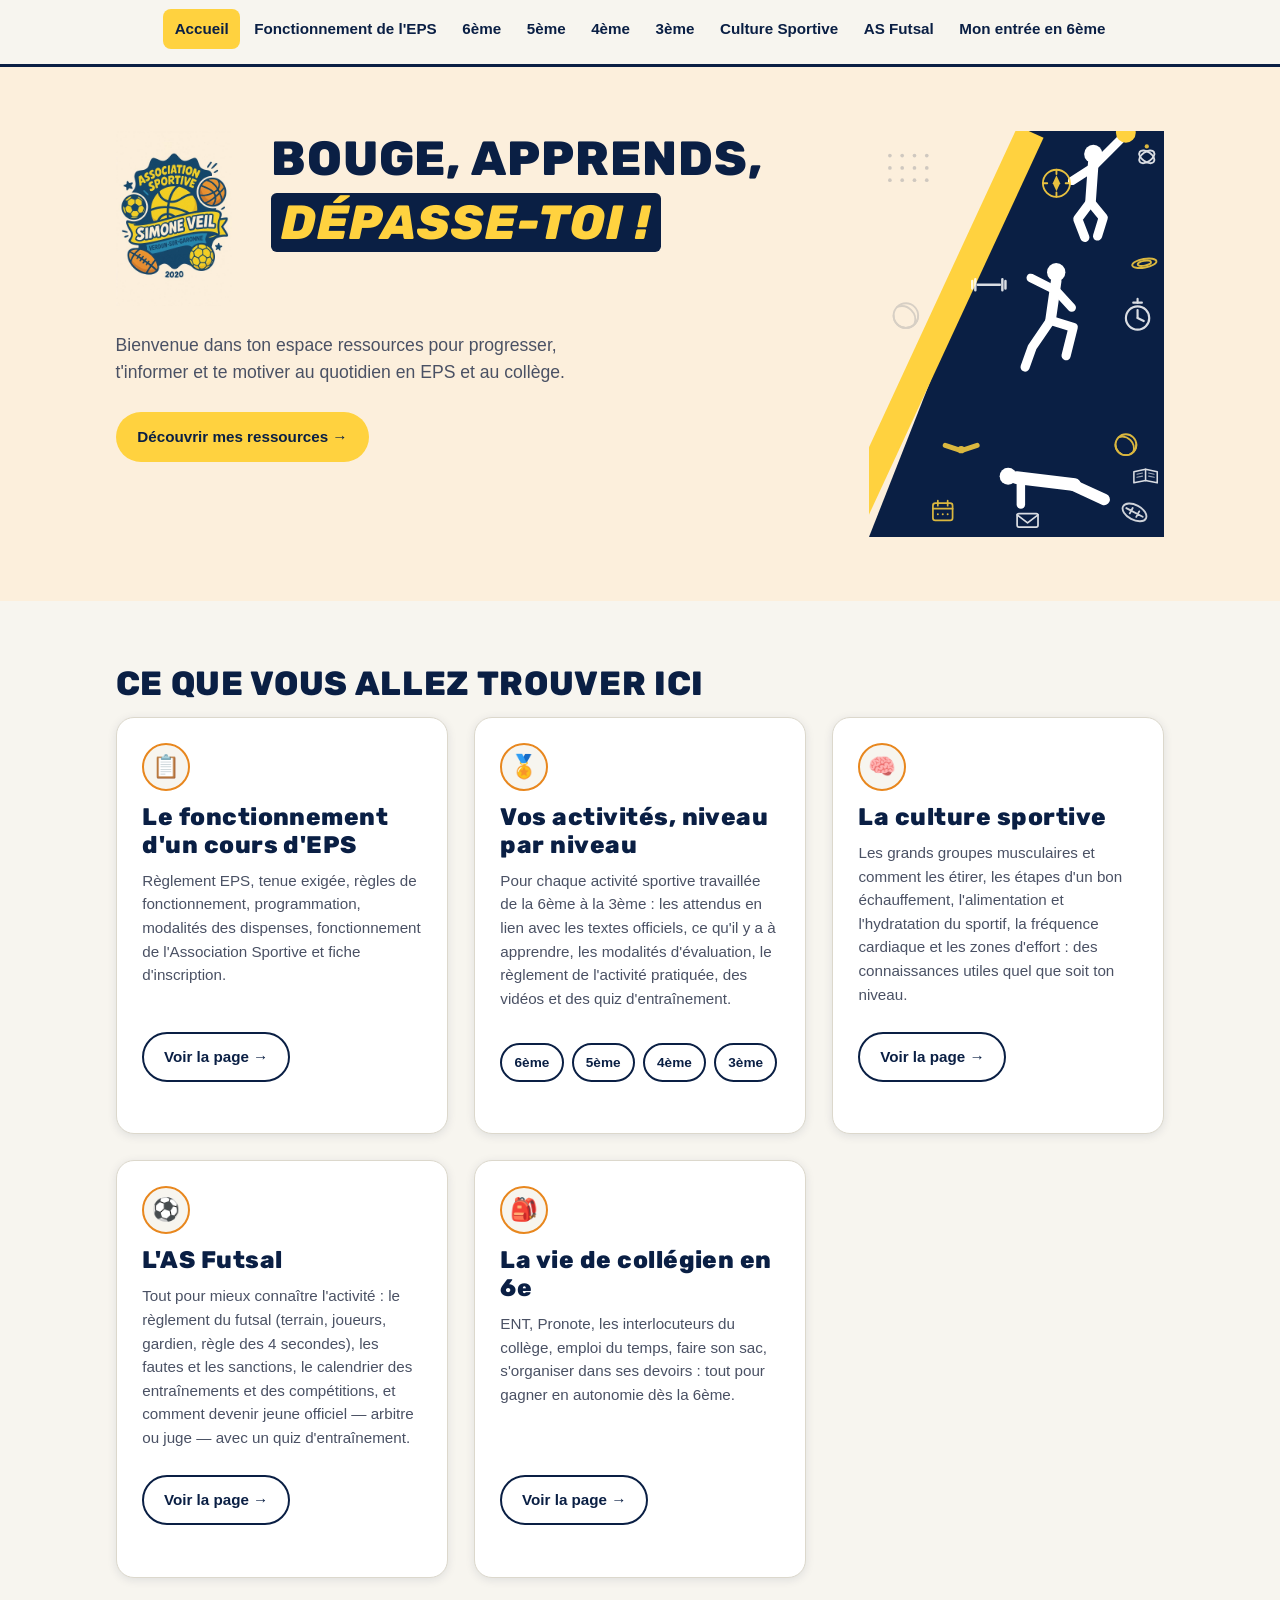
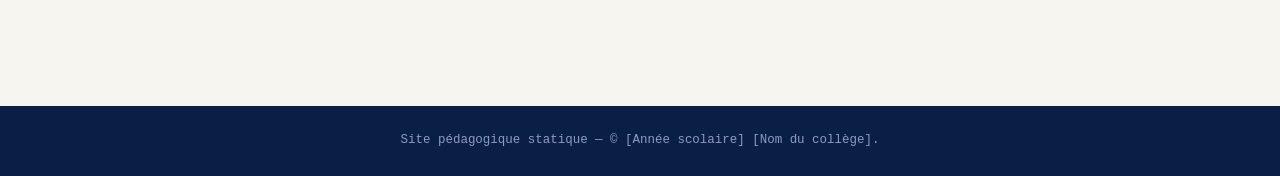
==== commit db50ad26: "Accueil : boutons de niveau sans exposant (espacement du flex) Co-Authored-By: Claude Opus 5 <norepl" ====
--- a/index.html
+++ b/index.html
@@ -103,10 +103,10 @@
             <h3>Vos activités, niveau par niveau</h3>
             <p>Pour chaque activité sportive travaillée de la 6ème à la 3ème : les attendus en lien avec les textes officiels, ce qu'il y a à apprendre, les modalités d'évaluation, le règlement de l'activité pratiquée, des vidéos et des quiz d'entraînement.</p>
             <p class="feature-card__actions">
-              <a class="btn btn--outline btn--sm" href="niveau-6e.html">6<sup>ème</sup></a>
-              <a class="btn btn--outline btn--sm" href="niveau-5e.html">5<sup>ème</sup></a>
-              <a class="btn btn--outline btn--sm" href="niveau-4e.html">4<sup>ème</sup></a>
-              <a class="btn btn--outline btn--sm" href="niveau-3e.html">3<sup>ème</sup></a>
+              <a class="btn btn--outline btn--sm" href="niveau-6e.html">6ème</a>
+              <a class="btn btn--outline btn--sm" href="niveau-5e.html">5ème</a>
+              <a class="btn btn--outline btn--sm" href="niveau-4e.html">4ème</a>
+              <a class="btn btn--outline btn--sm" href="niveau-3e.html">3ème</a>
             </p>
           </div>
           <div class="card feature-card">
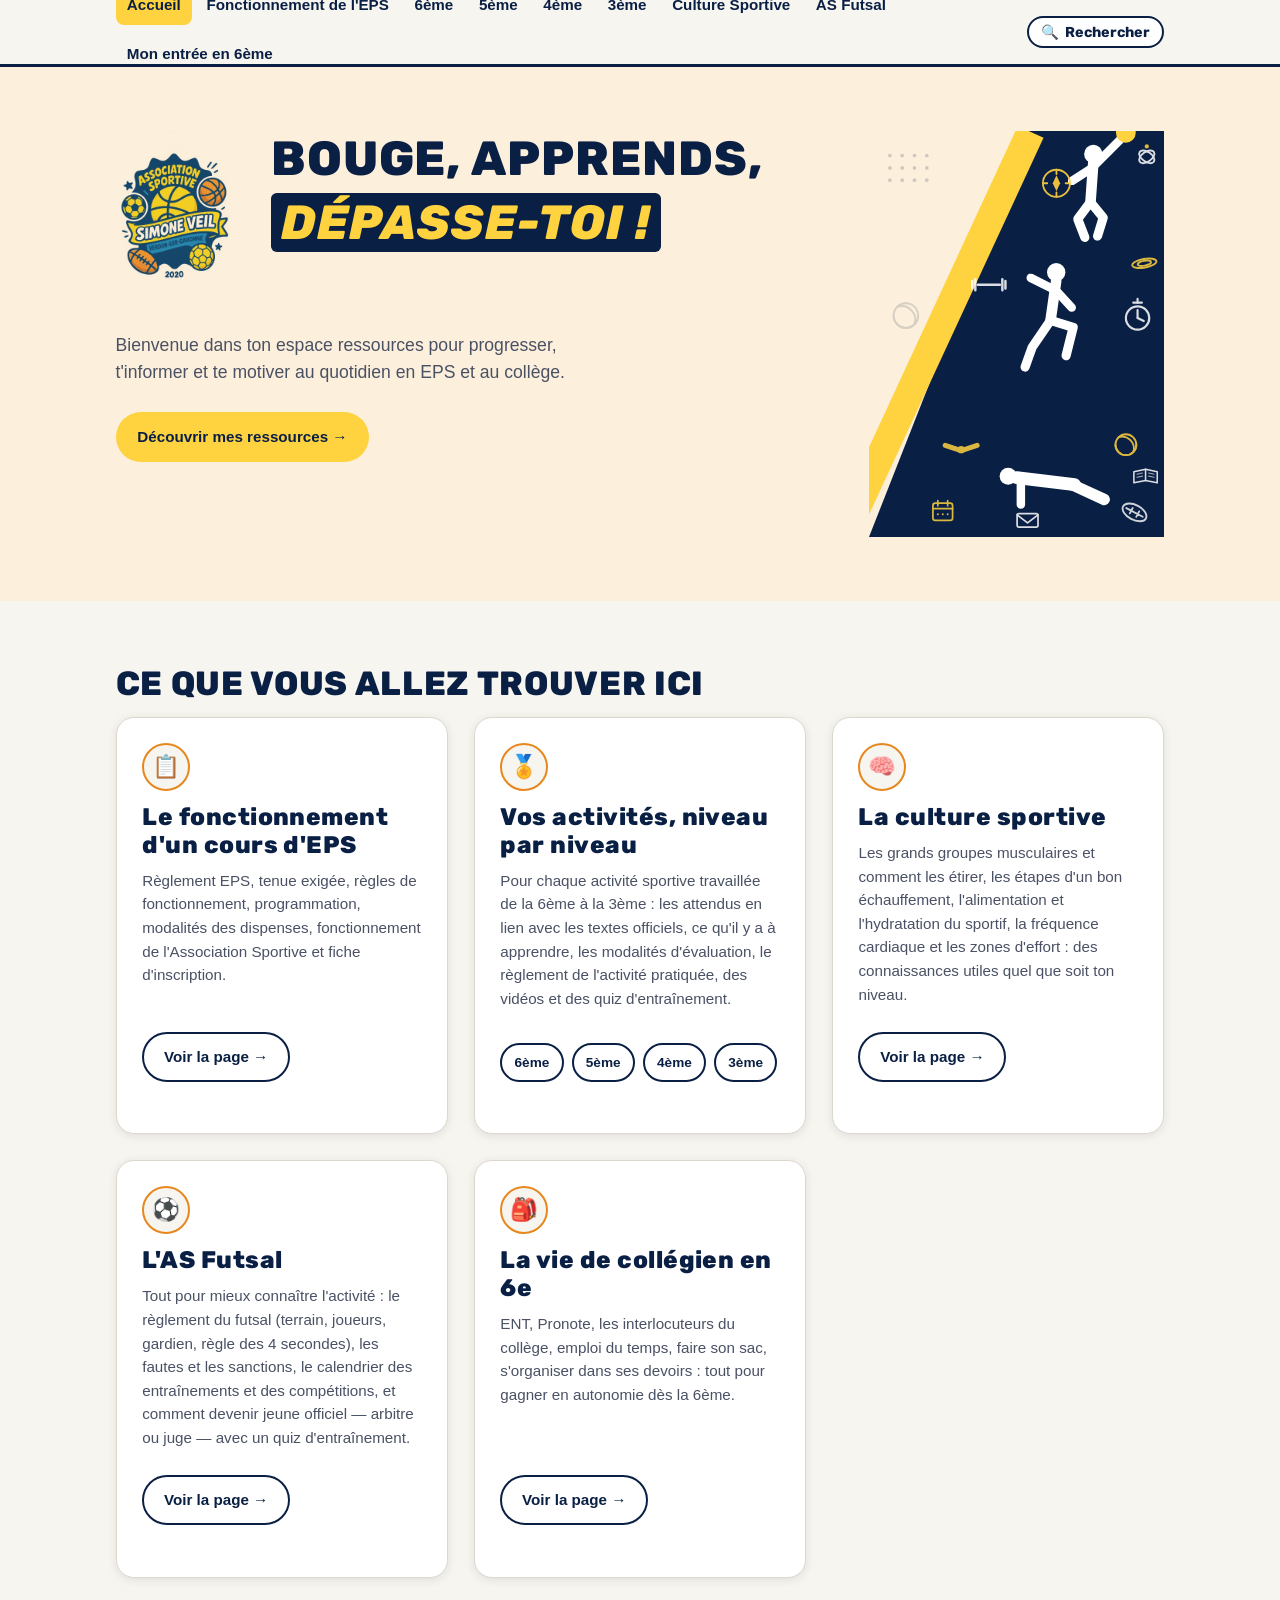
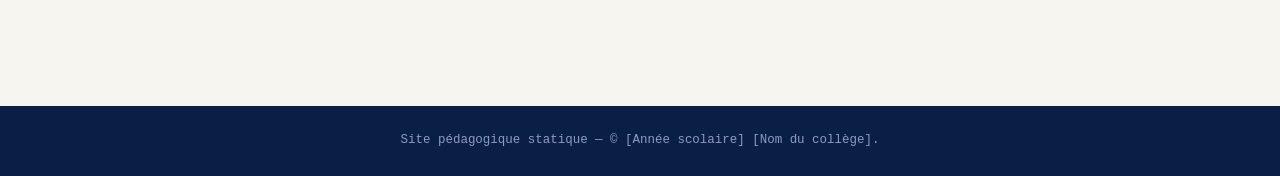
==== commit 16f46f7e: "Ajoute la recherche sur tout le site et l'historique local des resultats - js/recherche.js : bouton " ====
--- a/index.html
+++ b/index.html
@@ -148,5 +148,6 @@
   </footer>
 
   <script src="js/main.js" defer></script>
+  <script src="js/recherche.js" defer></script>
 </body>
 </html>
--- a/css/style.css
+++ b/css/style.css
@@ -807,6 +807,101 @@
 }
 
 /* ============================================================
+   10bis. ACQUISITIONS PRESENTEES PAR ROLE
+   ------------------------------------------------------------
+   Evite le "mur de texte" : un bloc par role (couleur dediee),
+   decoupe en epreuves, avec les mots-cles en gras.
+   ============================================================ */
+.acq-role {
+  background: var(--color-white);
+  border: 1px solid var(--color-border);
+  border-left: 6px solid var(--color-navy);
+  border-radius: var(--radius);
+  padding: var(--space-sm) var(--space-md);
+  margin-bottom: var(--space-md);
+}
+
+.acq-role--athlete { border-left-color: var(--color-navy); }
+.acq-role--echauffe { border-left-color: var(--color-orange); }
+.acq-role--officiel { border-left-color: var(--color-green); }
+
+.acq-role__head {
+  margin: 0.2em 0 0.6em;
+  font-family: var(--font-display);
+  font-weight: 800;
+  font-size: 1.02rem;
+  color: var(--color-navy);
+}
+
+.acq-epreuve {
+  margin-bottom: var(--space-sm);
+}
+
+.acq-epreuve:last-child {
+  margin-bottom: 0;
+}
+
+.acq-epreuve__title {
+  margin: 0 0 0.3em;
+  font-weight: 700;
+  font-size: 0.95rem;
+  color: var(--color-ink);
+}
+
+.acq-epreuve ul {
+  margin: 0;
+  padding-left: 1.2em;
+}
+
+.acq-epreuve li {
+  margin-bottom: 0.35em;
+  font-size: 0.95rem;
+}
+
+/* ------------------------------------------------------------
+   SITUATION REPERE (rubrique "Evaluation")
+   Encadre dedie : chaque point commence par un emoji et les
+   informations chiffrees (durees, formats, distances) sont en gras.
+   ------------------------------------------------------------ */
+/* Un peu d'air entre le titre de la rubrique et la situation repere */
+.situation-repere__title {
+  margin-top: var(--space-md);
+}
+
+.situation-repere {
+  background: var(--color-chalk);
+  border: 1px solid var(--color-border);
+  border-left: 5px solid var(--color-orange);
+  border-radius: var(--radius);
+  padding: var(--space-md) var(--space-md) var(--space-sm);
+  margin-bottom: var(--space-md);
+}
+
+.situation-repere ul {
+  margin: 0;
+  padding-left: 1.2em;
+}
+
+.situation-repere > ul {
+  list-style: none;
+  padding-left: 0;
+}
+
+.situation-repere > ul > li {
+  margin-bottom: 0.6em;
+  padding-left: 0.1em;
+}
+
+.situation-repere ul ul {
+  margin-top: 0.35em;
+  padding-left: 1.4em;
+}
+
+.situation-repere strong {
+  color: var(--color-navy);
+}
+
+/* ============================================================
    11. QUIZ INTERACTIF
    ============================================================ */
 .quiz-question {
@@ -1003,6 +1098,76 @@
   opacity: 0.85;
 }
 
+.autoeval-result__encouragement {
+  margin: var(--space-md) 0 0;
+  font-family: var(--font-body);
+  font-size: 0.95rem;
+  font-weight: 400;
+}
+
+/* Retour personnalise affiche sous la note : ce que l'eleve maitrise
+   deja et ce qu'il peut encore travailler (voir js/autoeval.js). */
+.autoeval-feedback {
+  display: grid;
+  gap: var(--space-sm);
+  margin-top: var(--space-md);
+  text-align: left;
+  font-family: var(--font-body);
+  font-size: 0.92rem;
+}
+
+@media (min-width: 700px) {
+  .autoeval-feedback:has(.autoeval-feedback__block + .autoeval-feedback__block) {
+    grid-template-columns: repeat(2, 1fr);
+  }
+}
+
+.autoeval-feedback__block {
+  background: var(--color-white);
+  color: var(--color-ink);
+  border-radius: var(--radius);
+  padding: var(--space-sm) var(--space-md);
+  border-left: 5px solid var(--color-border);
+}
+
+.autoeval-feedback__block--fort { border-left-color: var(--color-green); }
+.autoeval-feedback__block--progres { border-left-color: var(--color-coral); }
+
+.autoeval-feedback__block p {
+  margin: 0 0 0.4em;
+}
+
+.autoeval-feedback__block ul {
+  margin: 0;
+  padding-left: 1.2em;
+}
+
+.autoeval-feedback__block li {
+  margin-bottom: 0.45em;
+}
+
+.autoeval-feedback__block em {
+  color: var(--color-ink-soft);
+  font-size: 0.88em;
+}
+
+.autoeval-feedback__goal {
+  display: block;
+  margin-top: 0.15em;
+  color: var(--color-ink-soft);
+  font-size: 0.85em;
+  font-style: italic;
+}
+
+.autoeval-feedback__bravo {
+  margin: 0;
+  background: var(--color-green-light);
+  color: var(--color-ink);
+  border-radius: var(--radius);
+  padding: var(--space-sm) var(--space-md);
+  font-weight: 700;
+}
+
 .autoeval-submit {
   margin-top: var(--space-sm);
 }
@@ -1130,15 +1295,39 @@
   color: var(--color-white);
 }
 
+/* Chaque colonne de maitrise recoit une teinte tres legere reprenant
+   la couleur de son en-tete, pour se reperer d'un coup d'oeil sans
+   alourdir la lecture. Les en-tetes gardent leur couleur pleine
+   (voir th.mastery-*). Les classes sont posees sur chaque cellule
+   concernee car les rowspan rendent un ciblage par position peu
+   fiable. */
+.eval-grid td.col-insuffisante  { background: rgba(214, 69, 69, 0.10); }
+.eval-grid td.col-fragile       { background: rgba(255, 210, 63, 0.20); }
+.eval-grid td.col-satisfaisante { background: rgba(143, 209, 158, 0.24); }
+.eval-grid td.col-excellente    { background: rgba(46, 125, 79, 0.18); }
+
+/* Legere accentuation sur les lignes paires, pour conserver le
+   reperage visuel des lignes malgre la couleur de colonne. */
+.eval-grid tbody tr:nth-child(even) td.col-insuffisante  { background: rgba(214, 69, 69, 0.15); }
+.eval-grid tbody tr:nth-child(even) td.col-fragile       { background: rgba(255, 210, 63, 0.30); }
+.eval-grid tbody tr:nth-child(even) td.col-satisfaisante { background: rgba(143, 209, 158, 0.34); }
+.eval-grid tbody tr:nth-child(even) td.col-excellente    { background: rgba(46, 125, 79, 0.26); }
+
 .eval-grid .role-critere {
   text-align: center;
   vertical-align: middle;
   font-weight: 700;
 }
 
-.eval-grid tr.pts-row td {
+/* Les lignes de points restent grises sur toute leur largeur : elles
+   se detachent ainsi des colonnes colorees et servent de separateur
+   entre deux criteres. La regle passe apres celles des colonnes pour
+   les emporter dans la cascade. */
+.eval-grid tr.pts-row td,
+.eval-grid tbody tr.pts-row:nth-child(even) td {
   text-align: center;
   font-weight: 700;
+  background: #e8e6e0;
 }
 
 /* ============================================================
@@ -1251,6 +1440,171 @@
 }
 
 /* ============================================================
+   13quater. PAGE "MON ENTREE EN 6EME"
+   ============================================================ */
+/* Diapo de la reunion de rentree reprise en image */
+.diapo {
+  margin: var(--space-md) 0;
+  background: var(--color-white);
+  border: 1px solid var(--color-border);
+  border-radius: var(--radius);
+  padding: var(--space-sm);
+}
+
+.diapo img {
+  width: 100%;
+  height: auto;
+  border-radius: 6px;
+}
+
+.diapo figcaption {
+  margin-top: 0.5em;
+  font-size: 0.82rem;
+  color: var(--color-ink-soft);
+  text-align: center;
+}
+
+/* Video verticale (format "short") lue directement sur le site */
+.video-short {
+  position: relative;
+  width: 100%;
+  max-width: 300px;
+  aspect-ratio: 9 / 16;
+  background: var(--color-navy);
+  border-radius: var(--radius);
+  overflow: hidden;
+}
+
+.video-short iframe {
+  position: absolute;
+  inset: 0;
+  width: 100%;
+  height: 100%;
+  border: 0;
+}
+
+.tuto-grid {
+  display: grid;
+  gap: var(--space-md);
+  grid-template-columns: 1fr;
+  margin-bottom: var(--space-md);
+}
+
+@media (min-width: 640px) {
+  .tuto-grid {
+    grid-template-columns: repeat(2, minmax(0, 1fr));
+  }
+}
+
+.tuto-grid figure {
+  margin: 0;
+}
+
+.tuto-grid figcaption {
+  margin-bottom: 0.5em;
+  font-weight: 700;
+  color: var(--color-navy);
+}
+
+/* Regimes de sortie : la couleur de la ligne reprend celle de la
+   pastille annoncee dans la premiere colonne. */
+.regimes td.pastille {
+  font-weight: 700;
+}
+
+.regimes tr.regime-rouge td { background: rgba(232, 84, 63, 0.12); }
+.regimes tr.regime-jaune td { background: rgba(255, 210, 63, 0.22); }
+.regimes tr.regime-verte td { background: rgba(46, 125, 79, 0.14); }
+
+.regimes tbody tr:nth-child(even) { background: transparent; }
+
+.pastille-dot {
+  display: inline-block;
+  width: 13px;
+  height: 13px;
+  border-radius: 50%;
+  margin-right: 0.45em;
+  vertical-align: -1px;
+  border: 1px solid rgba(10, 31, 68, 0.25);
+}
+
+.pastille-dot--rouge { background: var(--color-coral); }
+.pastille-dot--jaune { background: var(--color-yellow); }
+.pastille-dot--verte { background: var(--color-green); }
+
+/* Fiche memo "je fais mon sac" : une case a cocher par element */
+.memo-sac {
+  background: var(--color-cream);
+  border: 2px dashed var(--color-navy);
+  border-radius: var(--radius-lg);
+  padding: var(--space-md);
+  margin-top: var(--space-md);
+}
+
+.memo-sac__title {
+  margin: 0 0 0.2em;
+  font-family: var(--font-display);
+  font-weight: 800;
+  text-transform: uppercase;
+  letter-spacing: 0.03em;
+  color: var(--color-navy);
+}
+
+.memo-sac__intro {
+  margin: 0 0 var(--space-md);
+  font-size: 0.9rem;
+  color: var(--color-ink-soft);
+}
+
+.memo-sac__grid {
+  display: grid;
+  gap: 0.6rem;
+  grid-template-columns: repeat(2, minmax(0, 1fr));
+}
+
+@media (min-width: 700px) {
+  .memo-sac__grid {
+    grid-template-columns: repeat(4, minmax(0, 1fr));
+  }
+}
+
+.memo-item {
+  background: var(--color-white);
+  border: 1px solid var(--color-border);
+  border-radius: var(--radius);
+  padding: 0.7rem 0.6rem;
+  text-align: center;
+}
+
+.memo-item__icon {
+  display: block;
+  font-size: 1.7rem;
+  line-height: 1.2;
+}
+
+.memo-item__label {
+  display: block;
+  font-size: 0.85rem;
+  font-weight: 700;
+  color: var(--color-navy);
+  margin-top: 0.2em;
+}
+
+.memo-item__note {
+  display: block;
+  font-size: 0.76rem;
+  color: var(--color-ink-soft);
+  line-height: 1.3;
+}
+
+.memo-sac__footer {
+  margin: var(--space-md) 0 0;
+  font-weight: 700;
+  color: var(--color-navy);
+  text-align: center;
+}
+
+/* ============================================================
    14. UTILITAIRES
    ============================================================ */
 .text-center { text-align: center; }
@@ -1533,6 +1887,120 @@
   margin-top: var(--space-sm);
 }
 
+/* ------------------------------------------------------------
+   GALERIE DE PHOTOS D'ETIREMENTS (page Culture Sportive)
+   Pour ajouter un etirement : deposez l'image dans
+   assets/etirements/ puis copiez un bloc <figure class="etirement">.
+   ------------------------------------------------------------ */
+.etirement-grid {
+  display: grid;
+  gap: var(--space-sm);
+  grid-template-columns: repeat(2, minmax(0, 1fr));
+  margin: var(--space-md) 0 var(--space-sm);
+}
+
+@media (min-width: 700px) {
+  .etirement-grid {
+    grid-template-columns: repeat(4, minmax(0, 1fr));
+  }
+}
+
+.etirement {
+  margin: 0;
+  background: var(--color-white);
+  border: 1px solid var(--color-border);
+  border-radius: var(--radius);
+  padding: var(--space-sm);
+  text-align: center;
+}
+
+.etirement img {
+  width: 100%;
+  height: auto;
+  border-radius: 6px;
+  margin-bottom: 0.4em;
+}
+
+/* Photo placee directement sous la definition du muscle, dans le
+   lexique : plus compacte et alignee a gauche. */
+.etirement--inline {
+  max-width: 260px;
+  margin: 0.6em 0 0.2em;
+  padding: 0.4rem;
+  text-align: left;
+}
+
+.etirement--inline img {
+  margin-bottom: 0;
+}
+
+.etirement__muscle {
+  display: block;
+  font-family: var(--font-display);
+  font-weight: 800;
+  font-size: 0.92rem;
+  color: var(--color-navy);
+}
+
+.etirement__how {
+  display: block;
+  font-size: 0.82rem;
+  color: var(--color-ink-soft);
+  line-height: 1.35;
+}
+
+.credit {
+  font-size: 0.78rem;
+  color: var(--color-ink-soft);
+  font-style: italic;
+}
+
+/* Trois vignettes illustrant un record par une comparaison concrete
+   (un bus articule, un terrain de foot, un cyclomoteur...). */
+.record-grid {
+  display: grid;
+  gap: var(--space-sm);
+  grid-template-columns: 1fr;
+  margin-top: var(--space-md);
+}
+
+@media (min-width: 640px) {
+  .record-grid {
+    grid-template-columns: repeat(3, minmax(0, 1fr));
+  }
+}
+
+.record-card {
+  background: var(--color-white);
+  border: 1px solid var(--color-border);
+  border-radius: var(--radius);
+  padding: var(--space-sm);
+  text-align: center;
+  margin: 0;
+}
+
+.record-card svg {
+  width: 100%;
+  max-width: 100%;
+  height: auto;
+  margin: 0 auto 0.4em;
+}
+
+.record-card__perf {
+  display: block;
+  font-family: var(--font-display);
+  font-weight: 800;
+  font-size: 0.95rem;
+  color: var(--color-navy);
+}
+
+.record-card__vs {
+  display: block;
+  font-size: 0.82rem;
+  color: var(--color-ink-soft);
+  line-height: 1.35;
+}
+
 /* Variante rouge du meme encart, pour une regle importante a ne pas
    manquer (ex. les oublis de tenue). */
 .fun-fact--alert {
@@ -1981,3 +2449,303 @@
   border: 1px dashed var(--color-border);
   border-radius: var(--radius);
 }
+
+/* ============================================================
+   "L'ESSENTIEL EN 3 POINTS"
+   ------------------------------------------------------------
+   Encart toujours visible, place tout en haut de chaque fiche
+   d'activite (avant la barre d'onglets). Il resume en trois
+   lignes : l'objectif de la sequence, la maniere dont l'eleve
+   est evalue, et la cle pour progresser.
+   Pour l'ajouter a une nouvelle activite, copiez le bloc HTML
+   complet depuis n'importe quelle activite de niveau-6e.html.
+   ============================================================ */
+.essentiel {
+  background: var(--color-white);
+  border: 2px solid var(--color-navy);
+  border-left-width: 8px;
+  border-radius: var(--radius-lg);
+  padding: var(--space-md);
+  margin: 0 0 var(--space-md);
+}
+
+.essentiel__title {
+  margin: 0 0 var(--space-sm);
+  font-family: var(--font-display);
+  font-weight: 800;
+  text-transform: uppercase;
+  letter-spacing: 0.03em;
+  font-size: 0.95rem;
+  color: var(--color-navy);
+}
+
+.essentiel__list {
+  list-style: none;
+  counter-reset: essentiel;
+  margin: 0;
+  padding: 0;
+  display: grid;
+  gap: var(--space-sm);
+}
+
+.essentiel__list > li {
+  counter-increment: essentiel;
+  position: relative;
+  padding-left: 2.4rem;
+  line-height: 1.5;
+}
+
+.essentiel__list > li::before {
+  content: counter(essentiel);
+  position: absolute;
+  left: 0;
+  top: 0.05em;
+  width: 1.7rem;
+  height: 1.7rem;
+  display: flex;
+  align-items: center;
+  justify-content: center;
+  border-radius: 50%;
+  background: var(--color-yellow);
+  color: var(--color-navy);
+  font-family: var(--font-display);
+  font-weight: 800;
+  font-size: 0.95rem;
+}
+
+.essentiel__label {
+  display: block;
+  font-family: var(--font-display);
+  font-weight: 700;
+  color: var(--color-navy);
+}
+
+/* ============================================================
+   HISTORIQUE LOCAL DES RESULTATS (js/historique.js)
+   ------------------------------------------------------------
+   Bloc affiche sous le resultat d'une auto-evaluation ou d'un
+   quiz. Il liste les essais precedents de l'eleve, conserves
+   uniquement dans son navigateur (aucune donnee n'est envoyee).
+   ============================================================ */
+.historique:empty {
+  display: none;
+}
+
+.historique {
+  margin-top: var(--space-sm);
+  padding: var(--space-sm) var(--space-md);
+  background: var(--color-chalk);
+  border: 1px solid var(--color-border);
+  border-radius: var(--radius);
+}
+
+.historique__title {
+  margin: 0 0 0.4em;
+  font-family: var(--font-display);
+  font-weight: 800;
+  color: var(--color-navy);
+  font-size: 0.95rem;
+}
+
+.historique__compare,
+.historique__best,
+.historique__vide {
+  margin: 0 0 0.4em;
+  font-size: 0.92rem;
+}
+
+.historique__list {
+  list-style: none;
+  margin: 0 0 var(--space-sm);
+  padding: 0;
+  display: grid;
+  gap: 0.2rem;
+}
+
+.historique__list li {
+  display: flex;
+  justify-content: space-between;
+  gap: var(--space-sm);
+  padding: 0.3em 0.6em;
+  background: var(--color-white);
+  border: 1px solid var(--color-border);
+  border-radius: var(--radius);
+  font-size: 0.9rem;
+}
+
+.historique__list li:first-child {
+  border-color: var(--color-navy);
+}
+
+.quiz-retry {
+  margin-left: var(--space-sm);
+}
+
+/* ============================================================
+   RECHERCHE SUR LE SITE (js/recherche.js)
+   ------------------------------------------------------------
+   Le bouton "Rechercher" et le panneau de resultats sont crees
+   par le JavaScript : il n'y a rien a ajouter dans le HTML.
+   ============================================================ */
+
+/* Sur mobile, l'en-tete place le menu a gauche et la loupe a
+   droite ; sur grand ecran on revient a un ensemble centre. */
+.site-header__inner {
+  justify-content: space-between;
+}
+
+.search-open {
+  display: inline-flex;
+  align-items: center;
+  gap: 0.4em;
+  border: 2px solid var(--color-navy);
+  background: var(--color-white);
+  color: var(--color-navy);
+  border-radius: 999px;
+  padding: 0.35em 0.85em;
+  font-family: var(--font-display);
+  font-weight: 700;
+  font-size: 0.9rem;
+  cursor: pointer;
+  flex-shrink: 0;
+}
+
+.search-open:hover,
+.search-open:focus-visible {
+  background: var(--color-yellow);
+}
+
+/* Sur les petits ecrans, seule la loupe est affichee. */
+.search-open__label {
+  display: none;
+}
+
+@media (min-width: 860px) {
+  .site-header__inner {
+    justify-content: center;
+  }
+
+  .search-open__label {
+    display: inline;
+  }
+}
+
+/* --- Panneau de recherche ------------------------------------ */
+.search-panel {
+  position: fixed;
+  inset: 0;
+  /* Au-dessus de l'en-tete collant (.site-header, z-index 500). */
+  z-index: 900;
+  background: rgba(10, 31, 68, 0.55);
+  padding: var(--space-md);
+  display: flex;
+  justify-content: center;
+  align-items: flex-start;
+  overflow-y: auto;
+}
+
+.search-panel[hidden] {
+  display: none;
+}
+
+.search-open-body {
+  overflow: hidden;
+}
+
+.search-panel__box {
+  width: 100%;
+  max-width: 640px;
+  margin-top: 6vh;
+  background: var(--color-white);
+  border: 3px solid var(--color-navy);
+  border-radius: var(--radius-lg);
+  padding: var(--space-md);
+  box-shadow: 0 18px 40px rgba(10, 31, 68, 0.3);
+}
+
+.search-panel__head {
+  display: flex;
+  gap: var(--space-sm);
+  align-items: center;
+}
+
+.search-panel__input {
+  flex: 1 1 auto;
+  min-width: 0;
+  font: inherit;
+  padding: 0.6em 0.8em;
+  border: 2px solid var(--color-navy);
+  border-radius: var(--radius);
+  background: var(--color-chalk);
+}
+
+.search-panel__close {
+  border: 2px solid var(--color-navy);
+  background: var(--color-white);
+  color: var(--color-navy);
+  border-radius: var(--radius);
+  padding: 0.45em 0.7em;
+  font-weight: 700;
+  cursor: pointer;
+  flex-shrink: 0;
+}
+
+.search-panel__hint,
+.search-panel__empty {
+  margin: var(--space-sm) 0 0;
+  font-size: 0.88rem;
+  color: var(--color-ink-soft);
+}
+
+.search-results {
+  list-style: none;
+  margin: var(--space-sm) 0 0;
+  padding: 0;
+  display: grid;
+  gap: var(--space-sm);
+}
+
+.search-result a {
+  display: block;
+  padding: var(--space-sm);
+  border: 1px solid var(--color-border);
+  border-left: 5px solid var(--color-yellow);
+  border-radius: var(--radius);
+  background: var(--color-chalk);
+  text-decoration: none;
+  color: var(--color-ink);
+}
+
+.search-result a:hover,
+.search-result a:focus-visible {
+  border-left-color: var(--color-navy);
+  background: var(--color-white);
+}
+
+.search-result__page {
+  display: block;
+  font-size: 0.78rem;
+  text-transform: uppercase;
+  letter-spacing: 0.04em;
+  color: var(--color-ink-soft);
+}
+
+.search-result__title {
+  display: block;
+  font-family: var(--font-display);
+  font-weight: 700;
+  color: var(--color-navy);
+}
+
+.search-result__snippet {
+  display: block;
+  font-size: 0.88rem;
+  margin-top: 0.2em;
+}
+
+.search-result mark {
+  background: var(--color-yellow);
+  color: inherit;
+  padding: 0 0.15em;
+  border-radius: 3px;
+}
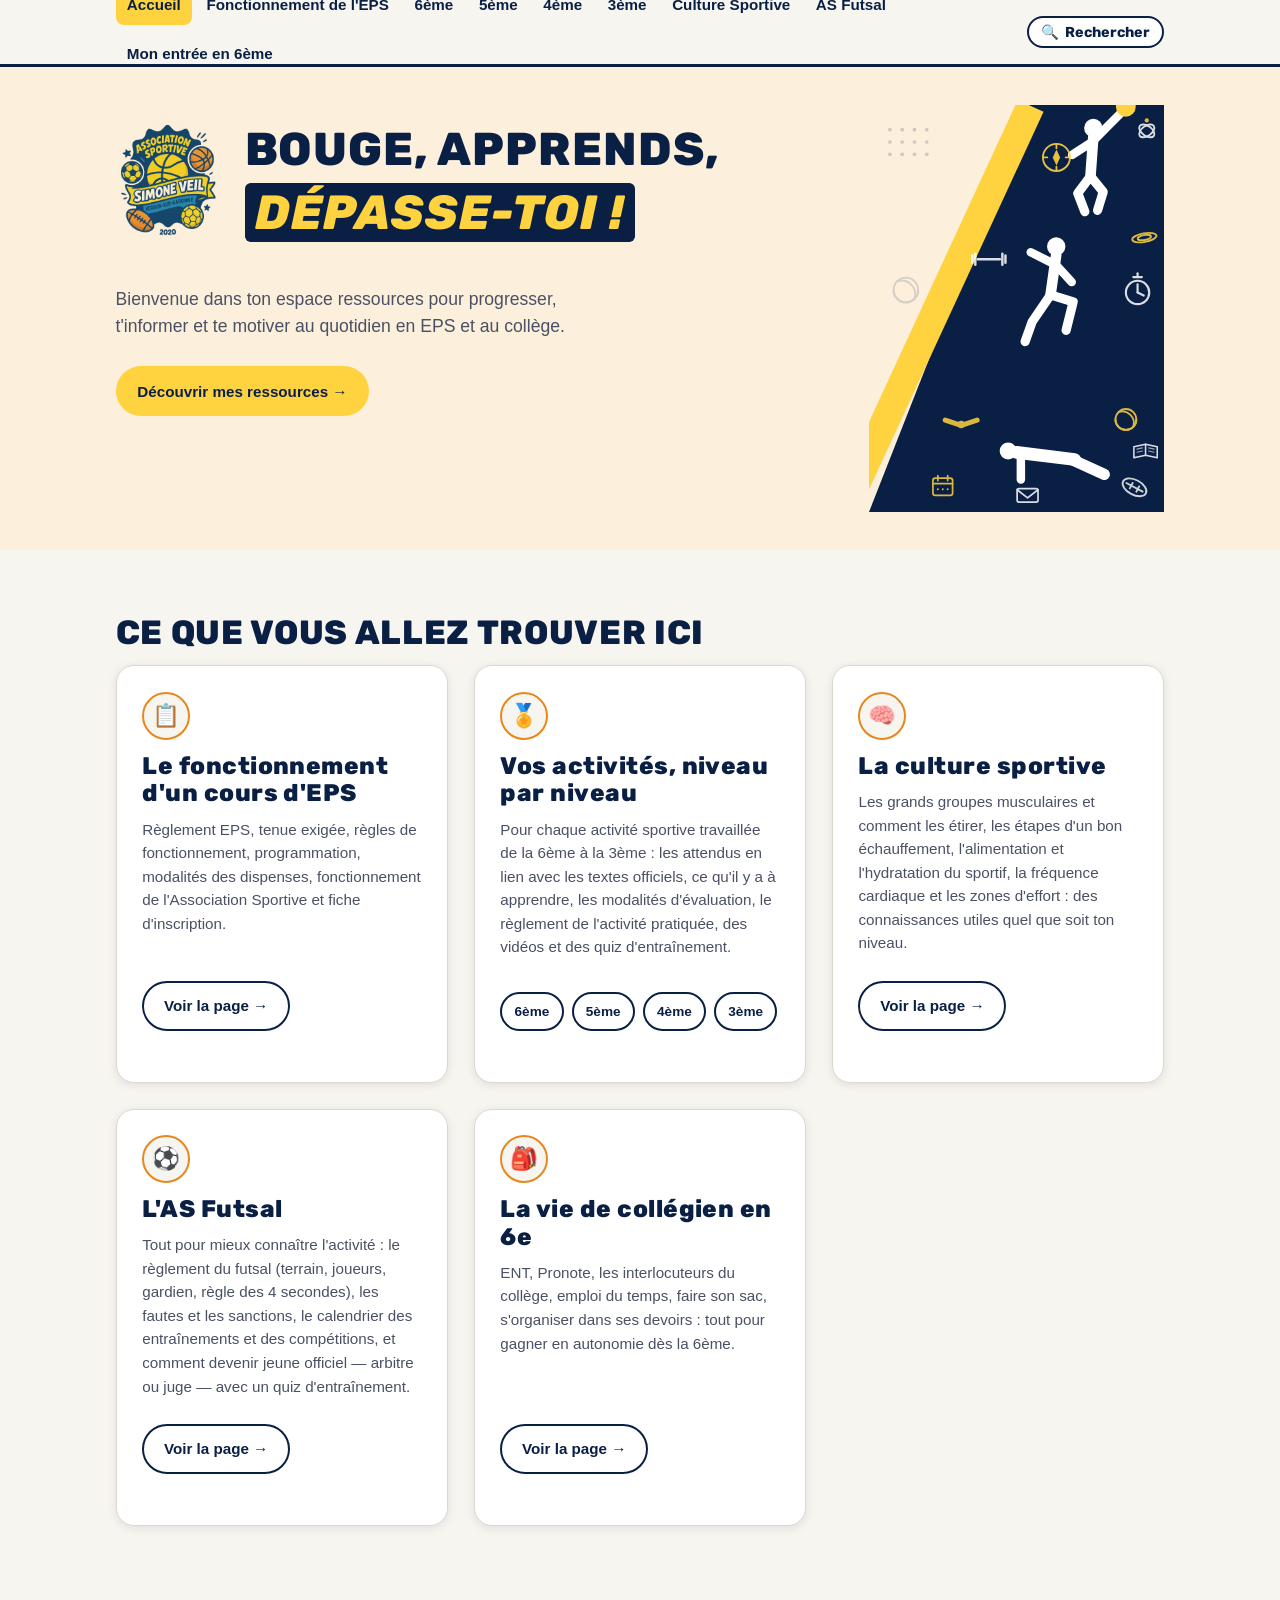
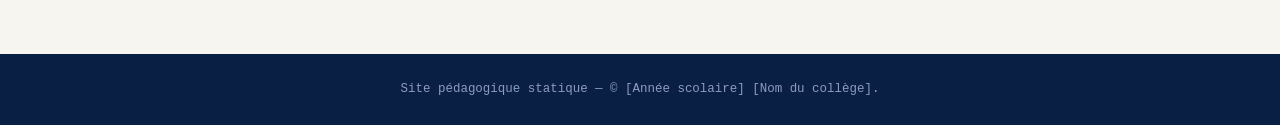
==== commit c7ae8f5c: "Hero : meme mise en page logo + titre sur toutes les pages Le reglage mis au point sur la page 4e de" ====
--- a/index.html
+++ b/index.html
@@ -59,7 +59,7 @@
     <section class="site-hero">
       <div class="container site-hero__inner">
         <div class="site-hero__text">
-          <div class="site-hero__lockup site-hero__lockup--wide">
+          <div class="site-hero__lockup site-hero__lockup--l1-longue">
             <a class="site-hero__logo-link" href="index.html" aria-label="Retour à l'accueil">
               <img class="site-hero__logo" src="assets/logo-as-simone-veil.jpg" alt="">
             </a>
--- a/css/style.css
+++ b/css/style.css
@@ -1634,7 +1634,15 @@
    ============================================================ */
 .site-hero {
   background: var(--color-cream);
-  padding: var(--space-xl) 0;
+  /* Marges verticales resserrees : sans cela, la colonne de texte est
+     plus haute que l'illustration et laisse un grand vide sous elle. */
+  padding: var(--space-xl) 0 var(--space-lg);
+}
+
+@media (min-width: 640px) {
+  .site-hero {
+    padding: var(--space-lg) 0;
+  }
 }
 
 .site-hero__inner {
@@ -1666,33 +1674,6 @@
   margin-bottom: 0;
   flex: 1 1 200px;
   min-width: 0;
-}
-
-/* Variante pour les titres longs (ex. "Bouge, apprends," ou
-   "Fonctionnement") qu'on veut garder sur une seule ligne : le logo
-   passe AU-DESSUS du titre, qui dispose alors de toute la largeur.
-   A partir d'un grand ecran, la place est suffisante pour remettre
-   le logo a cote du titre comme sur les autres pages. */
-.site-hero__lockup--wide {
-  flex-direction: column;
-  align-items: flex-start;
-  gap: var(--space-md);
-}
-
-@media (min-width: 1200px) {
-  .site-hero__lockup--wide {
-    flex-direction: row;
-    align-items: flex-start;
-    gap: var(--space-lg);
-  }
-}
-
-/* Tres petits telephones (iPhone SE...) : on reduit un peu le titre
-   pour qu'il tienne malgre tout sur une ligne. */
-@media (max-width: 360px) {
-  .site-hero__lockup--wide h1 {
-    font-size: 1.55rem;
-  }
 }
 
 /* Logo affiche tel quel (image complete, non recadree, sans cercle
@@ -2749,3 +2730,670 @@
   padding: 0 0.15em;
   border-radius: 3px;
 }
+
+/* ============================================================
+   ENCART "AU COLLEGE, ON ADAPTE"
+   ------------------------------------------------------------
+   Place a la fin d'une rubrique Reglement, sous la video et le
+   texte : il signale les regles officielles que nous modifions
+   au college (effectif reduit, temps de possession, bareme...).
+   ============================================================ */
+.regle-college {
+  background: var(--color-cream);
+  border: 2px solid var(--color-orange);
+  border-left-width: 8px;
+  border-radius: var(--radius-lg);
+  padding: var(--space-md);
+  margin: var(--space-md) 0 0;
+}
+
+.regle-college__title {
+  margin: 0 0 0.4em;
+  font-family: var(--font-display);
+  font-weight: 800;
+  color: var(--color-navy);
+}
+
+.regle-college ul {
+  margin-bottom: 0;
+}
+
+.regle-college > p:last-child {
+  margin-bottom: 0;
+}
+
+/* Legende sous une video de reglement. */
+.video-source {
+  font-size: 0.85rem;
+  color: var(--color-ink-soft);
+  margin: calc(-1 * var(--space-sm)) 0 var(--space-md);
+}
+
+/* ============================================================
+   RUBRIQUES "ACQUISITIONS PRIORITAIRES"
+   ------------------------------------------------------------
+   On aere le titre : une ligne de blanc separe "Acquisitions
+   prioritaires" du premier role, sur toutes les activites et
+   tous les niveaux.
+   ============================================================ */
+section[id$="-acquisitions"] > h4 {
+  margin-bottom: var(--space-md);
+}
+
+/* Petit schema insere dans une definition du lexique. */
+.lexique figure {
+  margin: 0.5em 0 0;
+}
+
+.lexique figure svg {
+  width: 100%;
+  max-width: 380px;
+  height: auto;
+  border: 1px solid var(--color-border);
+  border-radius: var(--radius);
+  background: var(--color-white);
+}
+
+.lexique figcaption {
+  font-size: 0.82rem;
+  font-style: italic;
+  margin-top: 0.2em;
+}
+
+/* ============================================================
+   CAHIER DES CHARGES DE LA DANSE
+   ------------------------------------------------------------
+   Reprend le document "Sur quoi je vais etre evalue(e) en danse"
+   sous forme de 3 cartes (une par role social), avec le nombre
+   de points associe. Les cartes s'empilent sur mobile.
+   ============================================================ */
+.cdc-grid {
+  display: grid;
+  gap: var(--space-md);
+  grid-template-columns: minmax(0, 1fr);
+  margin: var(--space-md) 0;
+}
+
+@media (min-width: 780px) {
+  .cdc-grid {
+    grid-template-columns: repeat(3, minmax(0, 1fr));
+    align-items: start;
+  }
+}
+
+.cdc-role {
+  display: flex;
+  flex-direction: column;
+  align-items: center;
+  gap: var(--space-sm);
+}
+
+.cdc-role__action {
+  margin: 0;
+  width: 100%;
+  text-align: center;
+  background: var(--color-orange);
+  color: var(--color-white);
+  font-family: var(--font-display);
+  font-weight: 700;
+  padding: 0.6em 0.8em;
+  border-radius: var(--radius);
+  border: 2px solid var(--color-navy);
+}
+
+.cdc-role__nom {
+  margin: 0;
+  font-family: var(--font-display);
+  font-weight: 800;
+  text-transform: uppercase;
+  letter-spacing: 0.03em;
+  color: var(--color-green);
+}
+
+.cdc-role__charges {
+  width: 100%;
+  background: var(--color-white);
+  border: 2px solid var(--color-navy);
+  border-radius: var(--radius);
+  padding: var(--space-sm) var(--space-md);
+  flex: 1 1 auto;
+}
+
+.cdc-role__charges > p:first-child {
+  margin: 0 0 0.4em;
+  text-align: center;
+  font-weight: 700;
+  text-decoration: underline;
+  color: var(--color-navy);
+}
+
+.cdc-role__charges ul {
+  margin: 0;
+  padding-left: 1.1em;
+}
+
+.cdc-role__charges li {
+  margin-bottom: 0.35em;
+}
+
+.cdc-role__charges .cdc-alerte {
+  margin: 0.6em 0 0;
+  font-size: 0.9rem;
+  font-weight: 700;
+  color: var(--color-coral);
+}
+
+
+/* ============================================================
+   GALERIE DE VIDEOS DE DEMONSTRATION
+   ------------------------------------------------------------
+   Plusieurs lecteurs YouTube integres, chacun avec son titre.
+   Une colonne sur mobile, deux sur grand ecran.
+   Pour une video verticale (YouTube Short), ajoutez la classe
+   "est-short" sur la <figure>.
+   ============================================================ */
+.video-gallery {
+  display: grid;
+  gap: var(--space-md);
+  grid-template-columns: minmax(0, 1fr);
+  margin: var(--space-md) 0;
+}
+
+@media (min-width: 760px) {
+  .video-gallery {
+    grid-template-columns: repeat(2, minmax(0, 1fr));
+  }
+
+  /* Une seule video dans la galerie : elle occupe toute la largeur. */
+  .video-gallery:has(figure:only-child) {
+    grid-template-columns: minmax(0, 1fr);
+  }
+}
+
+.video-gallery figure {
+  margin: 0;
+  min-width: 0;
+}
+
+.video-gallery figcaption {
+  font-family: var(--font-display);
+  font-weight: 700;
+  color: var(--color-navy);
+  margin-bottom: 0.4em;
+}
+
+.video-gallery .video-embed {
+  margin-bottom: 0;
+}
+
+/* Video verticale (Short) : on garde le format 9/16 et on la centre. */
+.video-gallery figure.est-short .video-embed {
+  aspect-ratio: 9 / 16;
+  max-width: 300px;
+  margin-inline: auto;
+}
+
+/* ============================================================
+   ECHELLE DE FREQUENCE CARDIAQUE (page Culture Sportive)
+   ------------------------------------------------------------
+   Reprend la fiche "Comprendre ma frequence cardiaque" : une
+   ligne par zone d'effort, avec les coeurs, la plage de bpm et
+   le ressenti correspondant.
+   ============================================================ */
+.fc-echelle {
+  list-style: none;
+  margin: var(--space-sm) 0 var(--space-md);
+  padding: 0;
+  display: grid;
+  gap: 0.35rem;
+}
+
+.fc-echelle li {
+  display: grid;
+  grid-template-columns: auto minmax(0, 1fr);
+  gap: var(--space-sm);
+  align-items: baseline;
+  padding: 0.45em 0.7em;
+  border: 1px solid var(--color-border);
+  border-radius: var(--radius);
+  background: var(--color-white);
+}
+
+.fc-echelle__coeurs {
+  font-size: 0.95rem;
+  letter-spacing: 0.08em;
+  white-space: nowrap;
+}
+
+.fc-echelle__bpm {
+  font-weight: 700;
+  color: var(--color-navy);
+}
+
+/* Intensites, de la plus faible a la plus forte. */
+.fc-echelle li.fc-0 { background: #f2f2f2; }
+.fc-echelle li.fc-1 { background: #eaf6ee; }
+.fc-echelle li.fc-2 { background: #dff0e4; }
+.fc-echelle li.fc-3 { background: #fff6d6; }
+.fc-echelle li.fc-4 { background: #fde3d8; }
+.fc-echelle li.fc-5 { background: #fbd2cb; }
+
+/* ============================================================
+   TABLEAU DES EFFETS AU TENNIS DE TABLE
+   ------------------------------------------------------------
+   Reprend la fiche "Services avec effet" : une colonne par type
+   de service, avec les photos du document.
+   ============================================================ */
+.effets-tt {
+  width: 100%;
+  border-collapse: collapse;
+  min-width: 640px;
+  font-size: 0.9rem;
+}
+
+.effets-tt th,
+.effets-tt td {
+  border: 1px solid var(--color-navy);
+  padding: var(--space-sm);
+  vertical-align: top;
+  text-align: left;
+}
+
+.effets-tt thead th {
+  text-align: center;
+  font-family: var(--font-display);
+}
+
+.effets-tt th.effet-sans   { background: #fbd2cb; }
+.effets-tt th.effet-coupe  { background: #fff3c4; }
+.effets-tt th.effet-lifte  { background: #d9f0df; }
+
+.effets-tt tbody th {
+  background: var(--color-chalk);
+  font-weight: 700;
+  text-align: center;
+  width: 8rem;
+}
+
+.effets-tt ul {
+  margin: 0;
+  padding-left: 1.05em;
+}
+
+.effets-tt li {
+  margin-bottom: 0.3em;
+}
+
+.effets-tt img {
+  display: block;
+  max-width: 100%;
+  width: 150px;
+  height: auto;
+  margin: 0.5em auto 0;
+  border-radius: var(--radius);
+}
+
+/* Deux photos cote a cote dans une meme cellule. */
+.effets-tt__duo {
+  display: flex;
+  gap: 0.4rem;
+  justify-content: center;
+  flex-wrap: wrap;
+}
+
+.effets-tt__duo img {
+  width: 110px;
+  margin-inline: 0;
+}
+
+/* Bouton place a l'interieur d'une definition du lexique. */
+.lexique__lien {
+  margin: 0.5em 0 0;
+}
+
+/* ============================================================
+   FICHES BOXE FRANCAISE (referentiel technique + arbitre)
+   ============================================================ */
+
+/* Referentiel technique : un coup par carte, dessin a droite. */
+.boxe-coup {
+  display: grid;
+  gap: var(--space-md);
+  grid-template-columns: minmax(0, 1fr);
+  align-items: center;
+  background: var(--color-white);
+  border: 2px solid var(--color-navy);
+  border-radius: var(--radius-lg);
+  padding: var(--space-md);
+  margin-bottom: var(--space-md);
+}
+
+@media (min-width: 640px) {
+  .boxe-coup {
+    grid-template-columns: minmax(0, 1fr) auto;
+  }
+}
+
+.boxe-coup__titre {
+  margin: 0 0 0.4em;
+  font-family: var(--font-display);
+  font-weight: 800;
+  color: var(--color-navy);
+  text-decoration: underline;
+}
+
+.boxe-coup ul {
+  margin: 0;
+}
+
+.boxe-coup img {
+  display: block;
+  width: 100%;
+  max-width: 260px;
+  height: auto;
+  margin-inline: auto;
+}
+
+/* Gestuelle de l'arbitre : vignettes legendees. */
+.boxe-gestes {
+  display: grid;
+  gap: var(--space-sm);
+  grid-template-columns: repeat(auto-fill, minmax(120px, 1fr));
+  margin: var(--space-sm) 0 var(--space-md);
+}
+
+.boxe-gestes figure {
+  margin: 0;
+  text-align: center;
+  background: var(--color-white);
+  border: 1px solid var(--color-border);
+  border-radius: var(--radius);
+  padding: var(--space-sm);
+}
+
+.boxe-gestes img {
+  width: 100%;
+  max-width: 110px;
+  height: auto;
+}
+
+.boxe-gestes figcaption {
+  font-size: 0.78rem;
+  font-weight: 700;
+  color: var(--color-navy);
+  margin-top: 0.3em;
+  text-transform: uppercase;
+  letter-spacing: 0.02em;
+}
+
+/* Les etapes de l'arbitrage : une carte par moment de l'assaut. */
+.arbitre-etapes {
+  display: grid;
+  gap: var(--space-md);
+  grid-template-columns: minmax(0, 1fr);
+  margin: var(--space-md) 0;
+}
+
+@media (min-width: 760px) {
+  .arbitre-etapes {
+    grid-template-columns: repeat(2, minmax(0, 1fr));
+  }
+}
+
+.arbitre-etape {
+  background: var(--color-white);
+  border: 2px solid var(--color-navy);
+  border-radius: var(--radius-lg);
+  padding: var(--space-md);
+}
+
+.arbitre-etape__titre {
+  margin: 0 0 var(--space-sm);
+  font-family: var(--font-display);
+  font-weight: 800;
+  text-transform: uppercase;
+  letter-spacing: 0.03em;
+  font-size: 0.9rem;
+  color: var(--color-navy);
+}
+
+.arbitre-etape--avant  { border-color: var(--color-orange); }
+.arbitre-etape--pendant { border-color: #7b4b9c; }
+.arbitre-etape--faute  { border-color: var(--color-red); }
+.arbitre-etape--fin    { border-color: var(--color-green); }
+
+.arbitre-etape ul,
+.arbitre-etape ol {
+  margin-bottom: 0;
+}
+
+/* Commandement a prononcer a voix haute. */
+.cmd {
+  display: inline-block;
+  background: var(--color-chalk);
+  border: 1px solid var(--color-border);
+  border-radius: var(--radius);
+  padding: 0.05em 0.4em;
+  font-weight: 700;
+  color: var(--color-navy);
+  white-space: nowrap;
+}
+
+/* ============================================================
+   BLOCS DE REGLE (rugby flag)
+   ------------------------------------------------------------
+   Une regle = un bloc encadre : le texte d'abord, puis
+   l'illustration centree en dessous. Cela evite que les eleves
+   melangent deux regles differentes.
+   ============================================================ */
+.regle-bloc {
+  background: var(--color-white);
+  border: 2px solid var(--color-border);
+  border-left: 6px solid var(--color-navy);
+  border-radius: var(--radius-lg);
+  padding: var(--space-md);
+  margin: 0 0 var(--space-md);
+}
+
+.regle-bloc__titre {
+  margin: 0 0 var(--space-sm);
+  font-family: var(--font-display);
+  font-weight: 800;
+  color: var(--color-navy);
+}
+
+.regle-bloc > ul:last-child,
+.regle-bloc > p:last-child {
+  margin-bottom: 0;
+}
+
+.regle-bloc figure {
+  margin: var(--space-md) 0 0;
+  text-align: center;
+}
+
+.regle-bloc figure img {
+  /* Les images sont en display:block (reinitialisation globale) : c'est la
+     marge automatique, et non text-align, qui les centre. */
+  margin-inline: auto;
+  max-width: min(100%, 420px);
+  height: auto;
+  border: 2px solid var(--color-border);
+  border-radius: var(--radius);
+  background: var(--color-white);
+}
+
+.regle-bloc figcaption {
+  margin-top: 0.4em;
+  font-size: 0.86rem;
+  color: var(--color-ink-soft);
+  font-style: italic;
+}
+
+/* Intitule de sous-role dans les acquisitions (donneur / receveur). */
+.relais-role {
+  margin: var(--space-md) 0 var(--space-sm);
+  font-family: var(--font-display);
+  font-weight: 700;
+  color: var(--color-navy);
+}
+
+/* ============================================================
+   VISUEL PHOTO DU HERO (variante utilisee sur niveau-4e.html)
+   ------------------------------------------------------------
+   Remplace l'illustration SVG par une photo. La photo d'origine
+   est panoramique et ses sportifs sont sur sa moitie DROITE :
+   on la recadre donc a droite (object-position) sans jamais la
+   deformer (object-fit: cover conserve les proportions).
+   Pour changer la photo : remplacez assets/hero-sport-4e.jpg.
+   Cette variante ne s'applique qu'aux visuels portant la classe
+   "site-hero__visual--photo" : les autres pages sont inchangees.
+   ============================================================ */
+
+/* Sur mobile, le visuel standard est masque ; la photo, elle,
+   s'affiche sous le contenu du hero. */
+.site-hero__visual.site-hero__visual--photo {
+  display: block;
+  width: 100%;
+  max-width: none;
+}
+
+.site-hero__visual--photo img {
+  width: 100%;
+  height: 100%;
+  aspect-ratio: 1 / 1;
+  object-fit: cover;
+  object-position: right center;
+  /* Pas d'arrondi ni de cadre : le fond de la photo a ete aligne sur la
+     couleur creme du hero, la photo se fond donc dans la page. */
+}
+
+@media (min-width: 640px) {
+  /* La colonne de droite s'elargit pour donner de la presence a la
+     photo, sans reduire la lisibilite du texte a gauche. */
+  .site-hero__inner:has(.site-hero__visual--photo) {
+    grid-template-columns: 1fr 0.85fr;
+    align-items: center;
+  }
+
+  .site-hero__visual.site-hero__visual--photo {
+    justify-self: stretch;
+  }
+
+  /* Format vertical : le cadrage tombe pile sur les trois sportifs. */
+  .site-hero__visual--photo img {
+    aspect-ratio: 4 / 5;
+  }
+}
+
+/* ------------------------------------------------------------
+   Mise en page "logo + titre" du hero — identique sur TOUTES les
+   pages du site. La 1re ligne du titre tient sur UNE seule ligne
+   et la 2e (le bandeau bleu) passe en dessous. Des la tablette, le
+   logo est place A COTE du titre et sa hauteur est calee sur celle
+   du titre complet (voir le calcul plus bas).
+
+   Trois reglages, et trois seulement, sont modifiables par page
+   (voir la variante "--titre-long" plus bas) :
+     --hero-l1        taille de la 1re ligne
+     --hero-l2        taille de la 2e ligne (le bandeau bleu)
+     --hero-l2-coef   place occupee par la 2e ligne dans le calcul
+                      de la hauteur du logo :
+                        1.38 = bandeau sur 1 ligne
+                        2.53 = bandeau sur 2 lignes
+   ------------------------------------------------------------ */
+
+.site-hero__lockup {
+  --hero-l1: clamp(1.5rem, 8.5vw, 2.6rem);
+  --hero-l2: clamp(1.9rem, 5vw, 3rem);
+  --hero-l2-coef: 1.38;
+}
+
+/* Telephone : le logo passe au-dessus, le titre prend toute la largeur. */
+.site-hero__lockup {
+  flex-direction: column;
+  align-items: flex-start;
+  gap: var(--space-md);
+}
+
+/* En colonne, "flex" agit sur la HAUTEUR : on neutralise donc le
+   "flex: 1 1 200px" du titre pour eviter un grand vide sous lui. */
+.site-hero__lockup h1 {
+  flex: 0 0 auto;
+  width: 100%;
+  font-size: var(--hero-l2);
+}
+
+.site-hero__lockup .hero-title__line1 {
+  white-space: nowrap;
+  font-size: var(--hero-l1);
+}
+
+@media (min-width: 640px) {
+  /* Tablette (iPad) et au-dela : logo et titre cote a cote. */
+  .site-hero__lockup {
+    --hero-l1: clamp(1.5rem, 3.6vw, 3rem);
+    flex-direction: row;
+    align-items: center;
+    gap: var(--space-md);
+    /* Sans cela, un titre long renvoie le logo sur sa propre ligne
+       au lieu de rester a cote de lui. */
+    flex-wrap: nowrap;
+  }
+
+  .site-hero__lockup h1 {
+    flex: 1 1 auto;
+    width: auto;
+    min-width: 0;
+  }
+
+  /* Hauteur du logo : calee sur la hauteur du titre entier (ses 2
+     lignes), puis agrandie de 30 % pour que le logo reste bien
+     lisible. Une hauteur en % ne fonctionne pas ici (le parent n'a
+     pas de hauteur fixe), on reconstitue donc la hauteur du titre :
+       ligne 1 : 1,15 (interlignage) x sa taille de police
+       ligne 2 : 1,15 + 0,08 (marges internes) + 0,15 (marge haute)
+                 = 1,38 x sa taille de police
+     Pour un logo plus grand ou plus petit, changez le seul
+     multiplicateur "1.3" ci-dessous.
+     La largeur suit automatiquement grace au format d'origine
+     (600 x 900) : l'image n'est jamais deformee. */
+  .site-hero__lockup .site-hero__logo {
+    height: calc(1.3 * (1.15 * var(--hero-l1)
+                        + var(--hero-l2-coef) * var(--hero-l2)));
+    width: auto;
+    aspect-ratio: 600 / 900;
+  }
+}
+
+/* ------------------------------------------------------------
+   Titres plus longs : la mise en page, le calcul de la hauteur du
+   logo et le rapport logo / titre restent EXACTEMENT les memes que
+   sur les autres pages. Seuls deux ajustements de police sont
+   necessaires pour que rien ne soit coupe.
+   ------------------------------------------------------------ */
+
+/* 1re ligne longue ("Bouge, apprends,", "Fonctionnement",
+   "Culture Sportive") : sans cela elle est coupee sur telephone. */
+@media (max-width: 639.98px) {
+  .site-hero__lockup--l1-longue {
+    --hero-l1: clamp(1.4rem, 7.4vw, 2.6rem);
+  }
+}
+
+/* "Culture Sportive" est aussi un peu trop long pour la place
+   disponible a cote du logo sur les petites tablettes. */
+@media (min-width: 640px) {
+  .site-hero__lockup--l1-longue-tablette {
+    --hero-l1: clamp(1.35rem, 3.4vw, 3rem);
+  }
+}
+
+/* "Jouer, arbitrer, progresser" est trop long pour tenir sur une
+   ligne : reduit un peu, il tient sur 2 lignes a toutes les
+   largeurs (sinon il en occupe 3). */
+@media (min-width: 640px) {
+  .site-hero__lockup--l2-longue {
+    --hero-l2: clamp(1.5rem, 3.9vw, 3rem);
+  }
+}
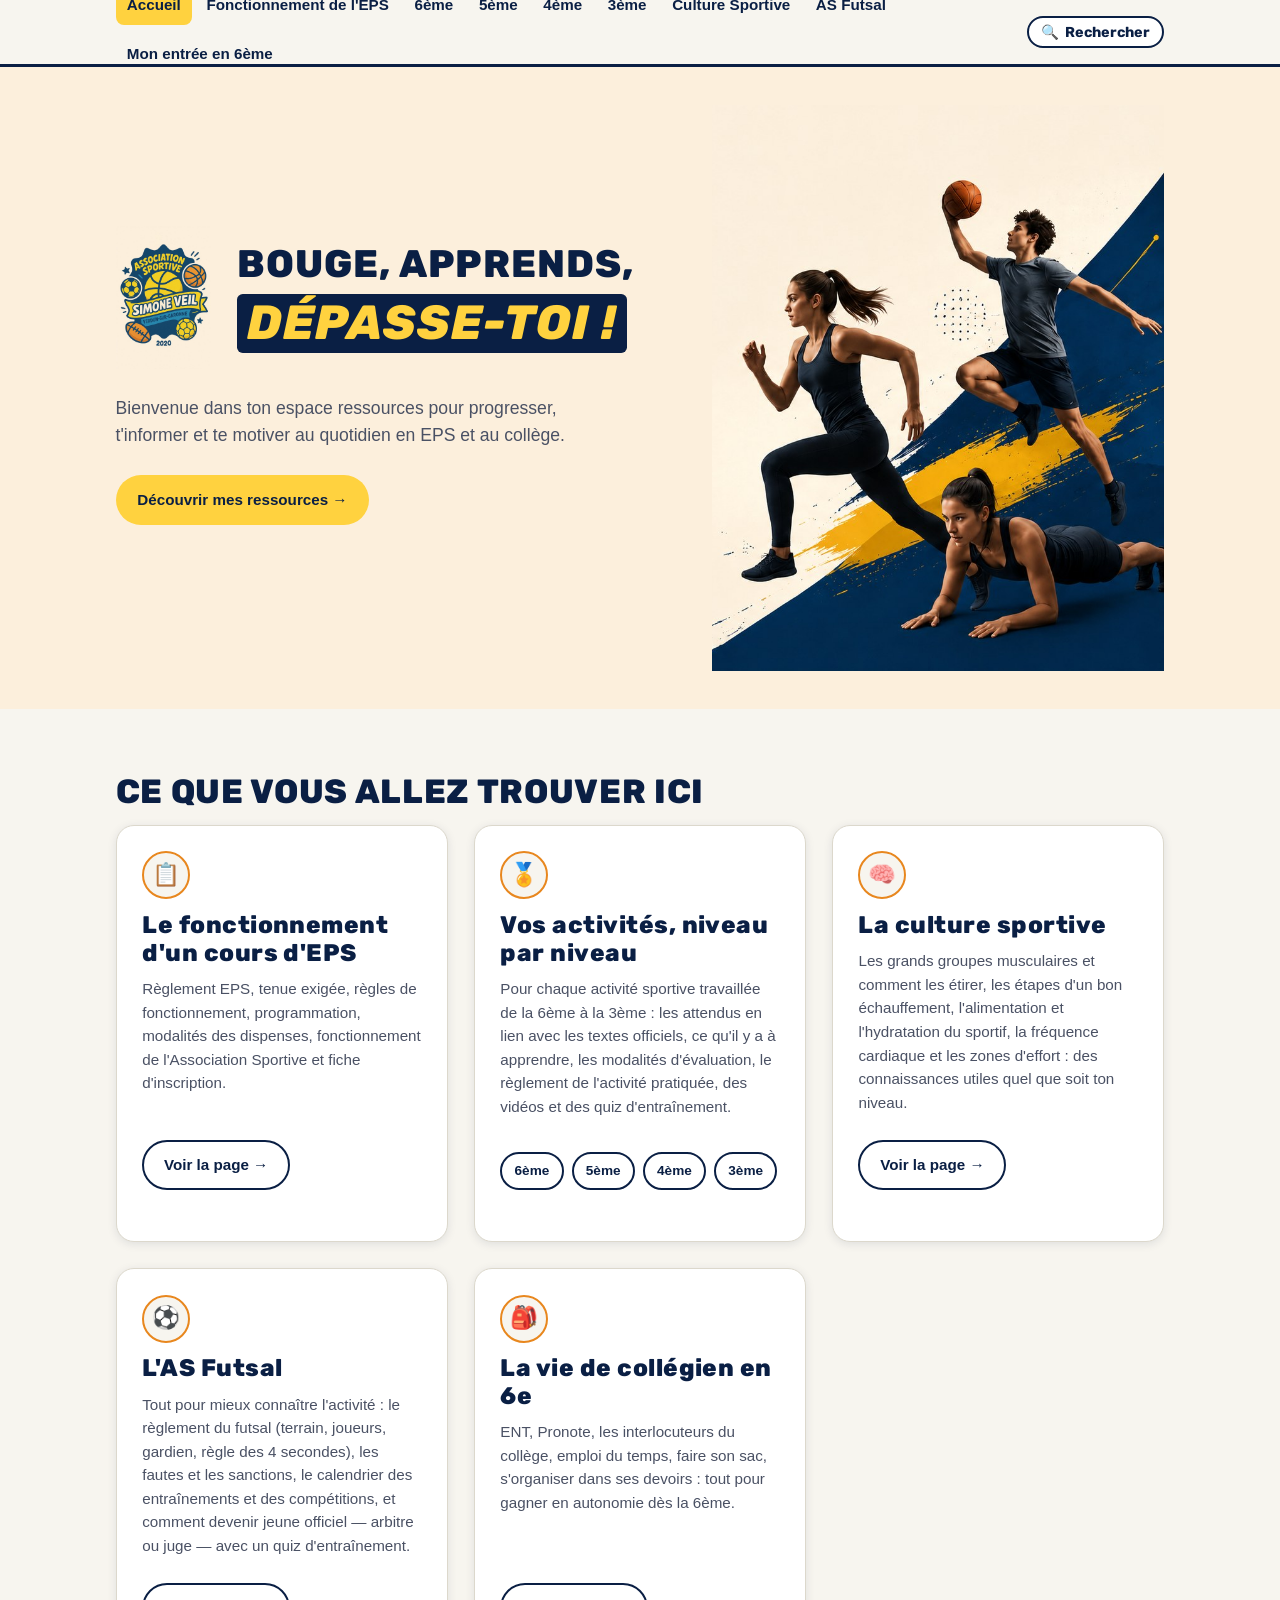
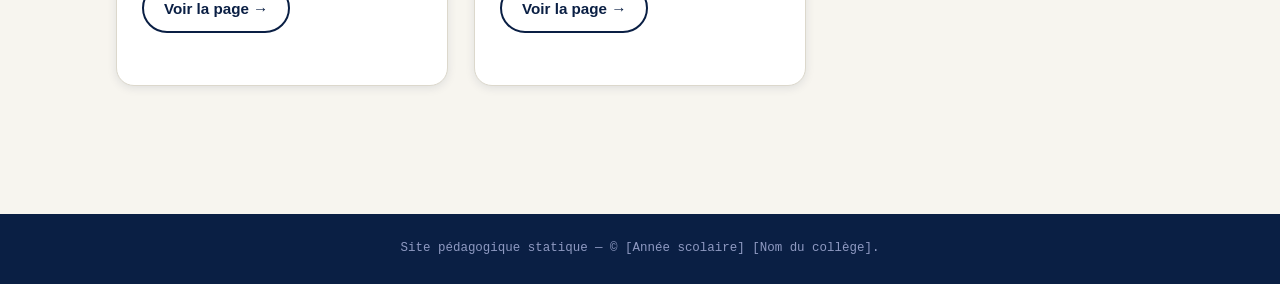
==== commit 4ff54044: "Hero : la photo sportive remplace l'illustration sur toutes les pages - assets/hero-sport-4e.jpg ren" ====
--- a/index.html
+++ b/index.html
@@ -49,10 +49,9 @@
          css/style.css, composant ".site-hero"). Seuls le titre (en 2
          lignes : ".hero-title__line1" + ".hero-title__accent"), le
          texte et le lien du bouton changent d'une page a l'autre.
-         L'illustration (assets/hero-illustration.svg) est identique
-         partout : masquee sur telephone (< 640px), affichee a droite
-         du texte et alignee en haut avec le titre a partir de la
-         taille tablette (iPad) et sur ordinateur. La navigation entre
+         La photo (assets/hero-sport.jpg) est identique partout :
+         affichee sous le texte sur telephone, et a droite du texte
+         a partir de la taille tablette (iPad) et sur ordinateur. La navigation entre
          les pages se fait via le menu du haut (en-tete) : pas de
          liens redondants ici.
          ============================================================ -->
@@ -74,8 +73,10 @@
           </p>
           <p><a class="btn btn--primary" href="#decouvrir">Découvrir mes ressources →</a></p>
         </div>
-        <div class="site-hero__visual">
-          <img src="assets/hero-illustration.svg" alt="" width="380" height="522">
+        <div class="site-hero__visual site-hero__visual--photo">
+          <img src="assets/hero-sport.jpg"
+               alt="Trois collégiens en action : course, basket et gainage."
+               width="1400" height="901">
         </div>
       </div>
     </section>
--- a/css/style.css
+++ b/css/style.css
@@ -3239,15 +3239,15 @@
 }
 
 /* ============================================================
-   VISUEL PHOTO DU HERO (variante utilisee sur niveau-4e.html)
+   VISUEL PHOTO DU HERO (toutes les pages)
    ------------------------------------------------------------
    Remplace l'illustration SVG par une photo. La photo d'origine
    est panoramique et ses sportifs sont sur sa moitie DROITE :
    on la recadre donc a droite (object-position) sans jamais la
    deformer (object-fit: cover conserve les proportions).
-   Pour changer la photo : remplacez assets/hero-sport-4e.jpg.
-   Cette variante ne s'applique qu'aux visuels portant la classe
-   "site-hero__visual--photo" : les autres pages sont inchangees.
+   Pour changer la photo : remplacez assets/hero-sport.jpg.
+   Cette mise en forme s'applique aux visuels portant la classe
+   "site-hero__visual--photo".
    ============================================================ */
 
 /* Sur mobile, le visuel standard est masque ; la photo, elle,
@@ -3369,31 +3369,31 @@
 /* ------------------------------------------------------------
    Titres plus longs : la mise en page, le calcul de la hauteur du
    logo et le rapport logo / titre restent EXACTEMENT les memes que
-   sur les autres pages. Seuls deux ajustements de police sont
-   necessaires pour que rien ne soit coupe.
+   sur les autres pages. Seule la taille de police est reduite, afin
+   que rien ne soit coupe dans la place laissee par la photo.
+   Les valeurs ci-dessous ont ete calculees page par page (largeur
+   reellement disponible a cote du logo, de 320 a 1920px).
    ------------------------------------------------------------ */
 
-/* 1re ligne longue ("Bouge, apprends,", "Fonctionnement",
-   "Culture Sportive") : sans cela elle est coupee sur telephone. */
+/* 1re ligne longue : "Bouge, apprends,", "Fonctionnement",
+   "Culture Sportive". */
 @media (max-width: 639.98px) {
   .site-hero__lockup--l1-longue {
     --hero-l1: clamp(1.4rem, 7.4vw, 2.6rem);
   }
 }
 
-/* "Culture Sportive" est aussi un peu trop long pour la place
-   disponible a cote du logo sur les petites tablettes. */
 @media (min-width: 640px) {
-  .site-hero__lockup--l1-longue-tablette {
-    --hero-l1: clamp(1.35rem, 3.4vw, 3rem);
-  }
-}
-
-/* "Jouer, arbitrer, progresser" est trop long pour tenir sur une
-   ligne : reduit un peu, il tient sur 2 lignes a toutes les
-   largeurs (sinon il en occupe 3). */
+  .site-hero__lockup--l1-longue {
+    --hero-l1: clamp(1rem, 4.2vw - 0.6rem, 2.4rem);
+  }
+}
+
+/* Bandeau bleu long : "Jouer, arbitrer, progresser". Reduit ainsi,
+   il tient sur 2 lignes a toutes les largeurs (sinon il en occupe
+   3, et le titre devient plus haut que le logo). */
 @media (min-width: 640px) {
   .site-hero__lockup--l2-longue {
-    --hero-l2: clamp(1.5rem, 3.9vw, 3rem);
-  }
-}
+    --hero-l2: clamp(1.25rem, 4.2vw - 0.4rem, 2.5rem);
+  }
+}
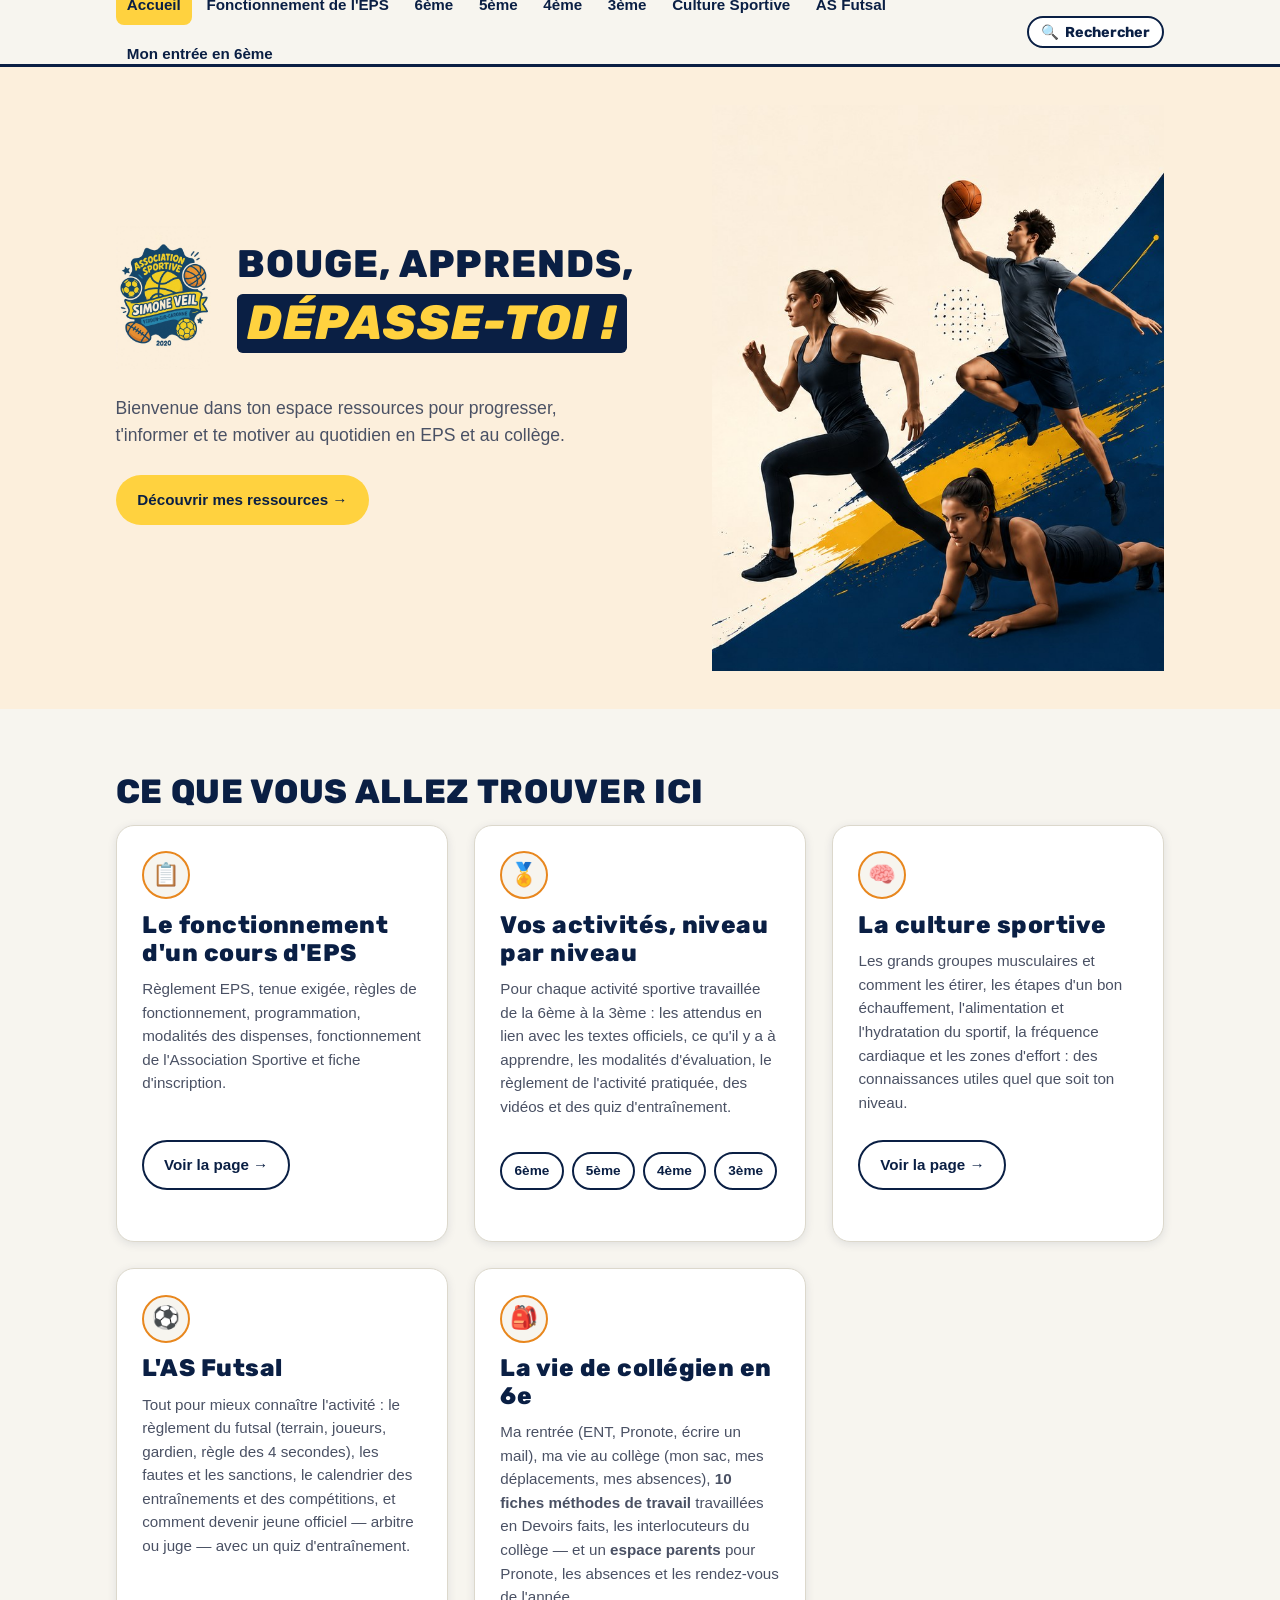
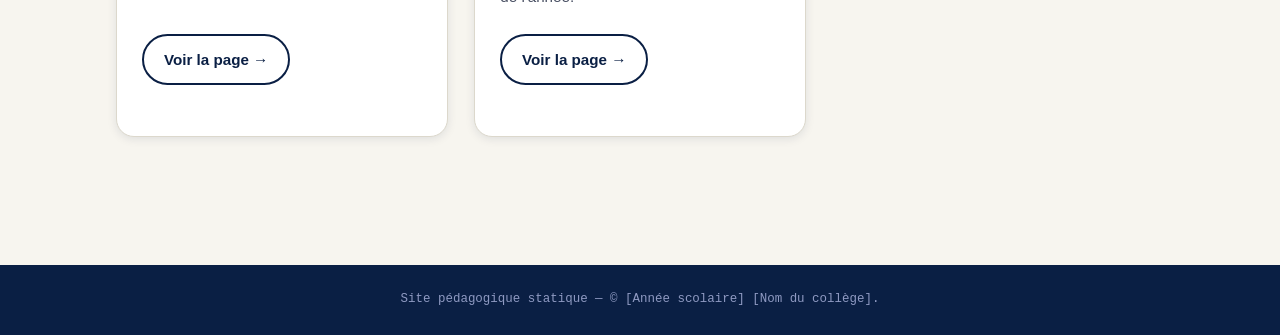
==== commit 11ee4d16: "Mon entree en 6e : page reorganisee par moment et par lecteur Nouvelle organisation en 5 parties, av" ====
--- a/index.html
+++ b/index.html
@@ -129,7 +129,7 @@
           <div class="card feature-card">
             <span class="feature-card__icon" aria-hidden="true">🎒</span>
             <h3>La vie de collégien en 6e</h3>
-            <p>ENT, Pronote, les interlocuteurs du collège, emploi du temps, faire son sac, s'organiser dans ses devoirs : tout pour gagner en autonomie dès la 6ème.</p>
+            <p>Ma rentrée (ENT, Pronote, écrire un mail), ma vie au collège (mon sac, mes déplacements, mes absences), <strong>10 fiches méthodes de travail</strong> travaillées en Devoirs faits, les interlocuteurs du collège — et un <strong>espace parents</strong> pour Pronote, les absences et les rendez-vous de l'année.</p>
             <p class="feature-card__actions">
               <a class="btn btn--outline" href="prof-principal-6e.html">Voir la page →</a>
             </p>
--- a/css/style.css
+++ b/css/style.css
@@ -749,6 +749,194 @@
   background: var(--color-chalk);
 }
 
+/* ------------------------------------------------------------
+   Sommaire en "portes d'entree" (page prof-principal-6e.html) :
+   une carte par grande partie de la page, plus lisible qu'une
+   longue liste de puces quand la page compte 25 rubriques.
+   ------------------------------------------------------------ */
+.portes {
+  list-style: none;
+  margin: 0 0 var(--space-lg);
+  padding: 0;
+  display: grid;
+  gap: var(--space-sm);
+  grid-template-columns: repeat(auto-fit, minmax(210px, 1fr));
+}
+
+.portes a {
+  display: flex;
+  flex-direction: column;
+  gap: 0.15rem;
+  height: 100%;
+  background: var(--color-white);
+  border: 2px solid var(--color-border);
+  border-radius: var(--radius);
+  padding: var(--space-md);
+  text-decoration: none;
+  color: var(--color-navy);
+  transition: transform 0.12s ease, border-color 0.12s ease;
+}
+
+.portes a:hover,
+.portes a:focus-visible {
+  border-color: var(--color-orange);
+  background: var(--color-chalk);
+  transform: translateY(-2px);
+}
+
+.portes__emoji {
+  font-size: 1.6rem;
+  line-height: 1;
+  margin-bottom: 0.2rem;
+}
+
+.portes__titre {
+  font-family: var(--font-display);
+  font-weight: 800;
+}
+
+.portes__note {
+  font-size: 0.85rem;
+  color: var(--color-ink-soft);
+}
+
+/* La derniere porte (espace parents) occupe toute la largeur et se
+   distingue des quatre portes "eleve" qui la precedent. */
+.portes li:last-child {
+  grid-column: 1 / -1;
+}
+
+.portes li:last-child a {
+  background: var(--color-cream);
+  border-color: var(--color-navy);
+}
+
+@media (min-width: 640px) {
+  .portes li:last-child a {
+    display: grid;
+    grid-template-columns: auto 1fr;
+    column-gap: var(--space-md);
+    align-items: center;
+  }
+
+  .portes li:last-child .portes__emoji {
+    grid-row: 1 / 3;
+    margin-bottom: 0;
+    font-size: 2rem;
+  }
+}
+
+/* Phrase de presentation sous le titre d'un groupe de rubriques. */
+.info-group__intro {
+  color: var(--color-ink-soft);
+  max-width: 65ch;
+  margin-bottom: var(--space-md);
+}
+
+/* ------------------------------------------------------------
+   Fiches "methode de travail" (Devoirs faits) : meme fiche
+   depliable que les autres, mais reperable a son liseré orange.
+   ------------------------------------------------------------ */
+.fiche-methode {
+  border-left-color: var(--color-orange);
+}
+
+.methode__but {
+  background: var(--color-chalk);
+  border-radius: var(--radius);
+  padding: var(--space-sm) var(--space-md);
+}
+
+.methode__etiquette {
+  display: block;
+  font-family: var(--font-display);
+  font-weight: 800;
+  text-transform: uppercase;
+  letter-spacing: 0.06em;
+  font-size: 0.75rem;
+  color: var(--color-orange);
+  margin-bottom: 0.2rem;
+}
+
+.methode__etapes > li {
+  margin-bottom: 0.6rem;
+}
+
+/* ------------------------------------------------------------
+   Cartes "qui fait quoi" : remplacent un tableau de 8 lignes,
+   illisible sur telephone.
+   ------------------------------------------------------------ */
+.contact-grid {
+  display: grid;
+  gap: var(--space-md);
+  grid-template-columns: repeat(auto-fit, minmax(230px, 1fr));
+  margin-bottom: var(--space-md);
+}
+
+.contact-card {
+  background: var(--color-white);
+  border: 1px solid var(--color-border);
+  border-top: 5px solid var(--color-orange);
+  border-radius: var(--radius);
+  padding: var(--space-md);
+}
+
+.contact-card__icone {
+  font-size: 1.5rem;
+  line-height: 1;
+}
+
+.contact-card__role {
+  font-family: var(--font-display);
+  font-weight: 800;
+  color: var(--color-navy);
+  margin: 0.3rem 0 0;
+}
+
+.contact-card__nom {
+  color: var(--color-ink-soft);
+  font-size: 0.9rem;
+  margin: 0 0 0.5rem;
+}
+
+.contact-card__quand {
+  font-size: 0.95rem;
+}
+
+/* ------------------------------------------------------------
+   Espace parents : meme composants que le reste de la page, mais
+   un cadre et un fond distincts pour qu'un parent le repere tout
+   de suite au milieu d'un site qui s'adresse aux eleves.
+   ------------------------------------------------------------ */
+.espace-parents {
+  background: var(--color-chalk);
+  border: 2px solid var(--color-navy);
+  border-radius: var(--radius);
+  padding: var(--space-md);
+  margin-bottom: var(--space-lg);
+}
+
+.espace-parents__entete {
+  margin-bottom: var(--space-md);
+}
+
+.espace-parents__label {
+  font-family: var(--font-display);
+  font-weight: 800;
+  font-size: 1.3rem;
+  color: var(--color-navy);
+  margin: 0 0 0.3rem;
+}
+
+.espace-parents__intro {
+  color: var(--color-ink-soft);
+  max-width: 65ch;
+}
+
+.espace-parents .info-card:last-child {
+  margin-bottom: 0;
+}
+
 .rubrique {
   padding-top: var(--space-md);
   border-top: 1px dashed var(--color-border);
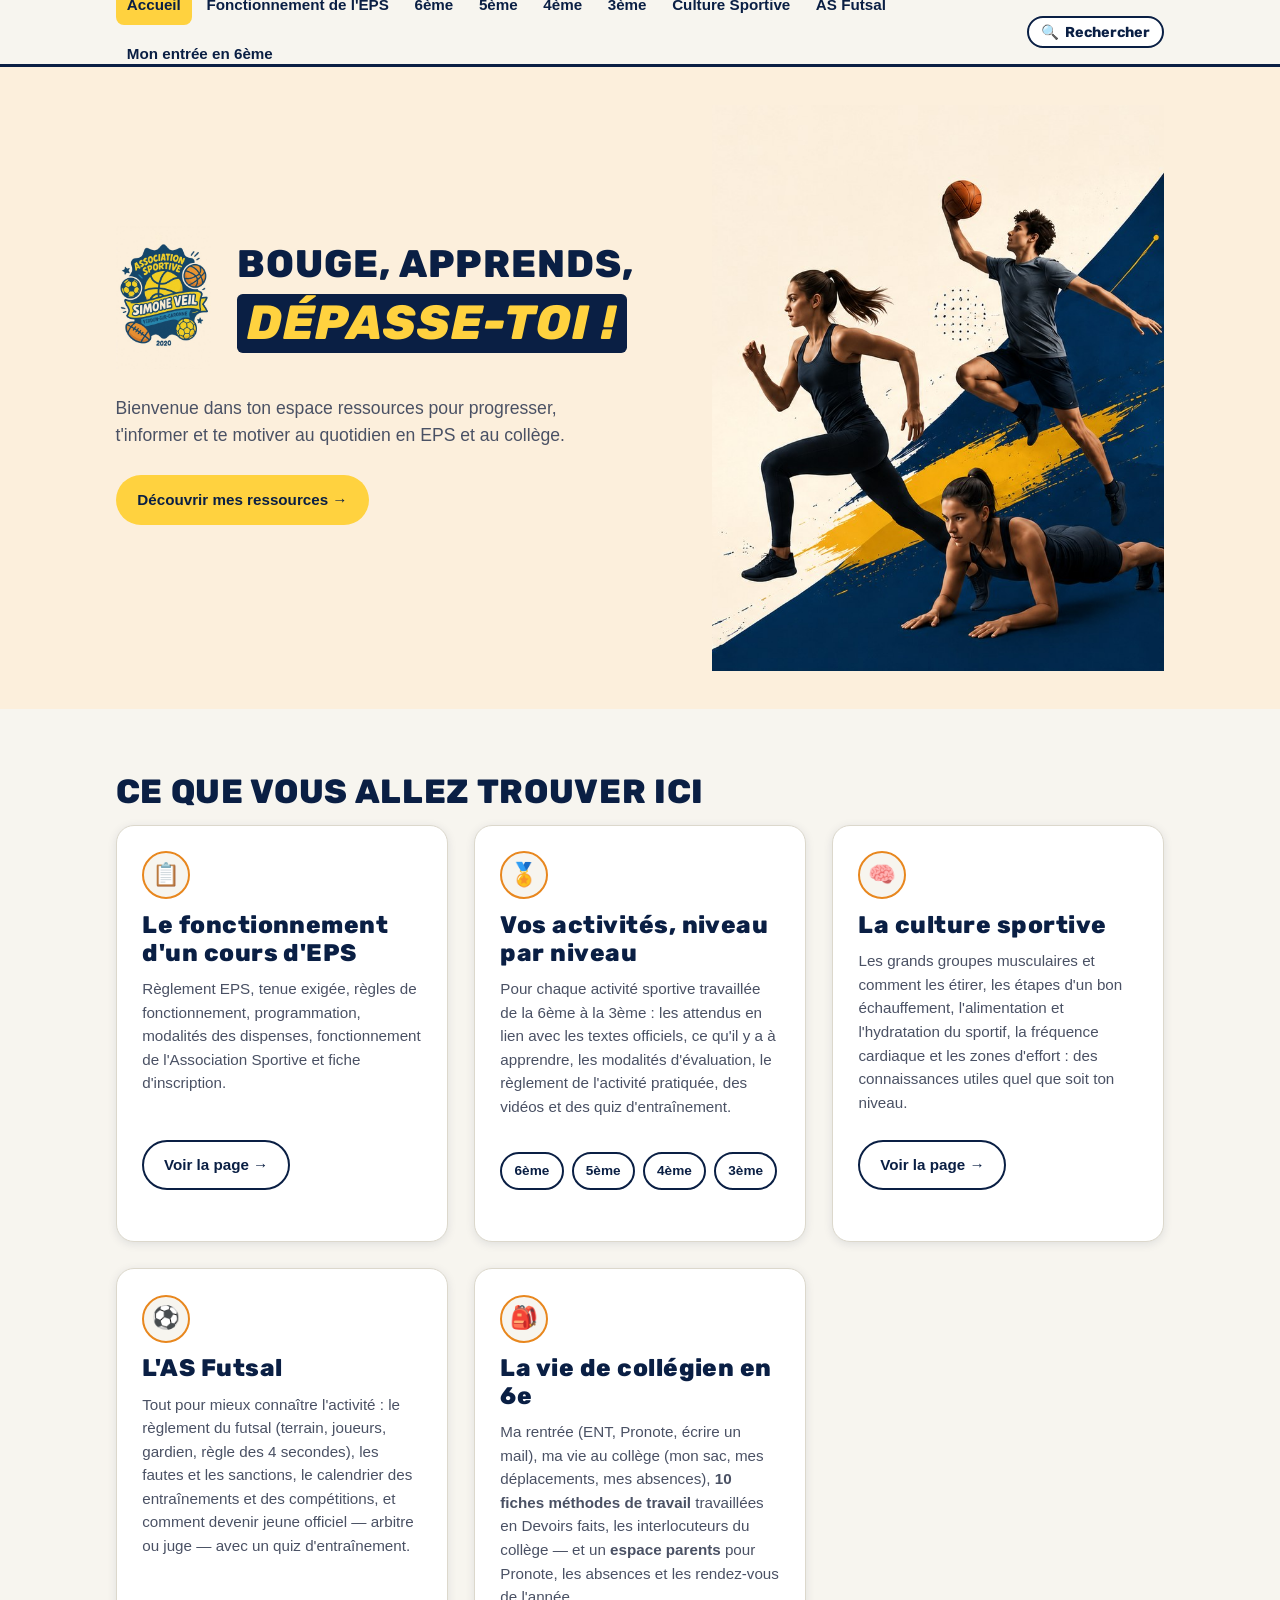
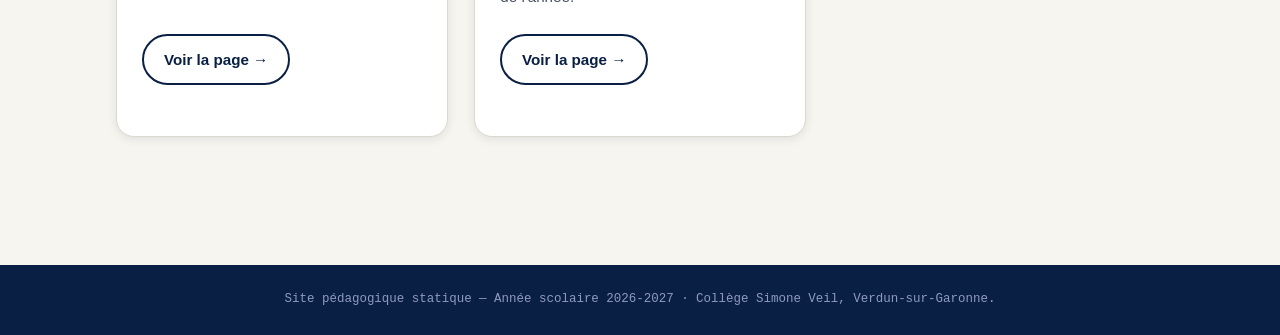
==== commit dad76da5: "Mon entree en 6e : corrections de lecture et 10 schemas Partie eleve - surlignage et mots-cles en gr" ====
--- a/index.html
+++ b/index.html
@@ -144,7 +144,7 @@
        ============================================================ -->
   <footer class="site-footer">
     <div class="container site-footer__bottom">
-      Site pédagogique statique — © [Année scolaire] [Nom du collège].
+      Site pédagogique statique — Année scolaire 2026-2027 · Collège Simone Veil, Verdun-sur-Garonne.
     </div>
   </footer>
 
--- a/css/style.css
+++ b/css/style.css
@@ -760,18 +760,18 @@
   padding: 0;
   display: grid;
   gap: var(--space-sm);
-  grid-template-columns: repeat(auto-fit, minmax(210px, 1fr));
+  grid-template-columns: repeat(auto-fit, minmax(180px, 1fr));
 }
 
 .portes a {
   display: flex;
   flex-direction: column;
-  gap: 0.15rem;
+  gap: 0.1rem;
   height: 100%;
   background: var(--color-white);
   border: 2px solid var(--color-border);
   border-radius: var(--radius);
-  padding: var(--space-md);
+  padding: var(--space-sm) var(--space-md);
   text-decoration: none;
   color: var(--color-navy);
   transition: transform 0.12s ease, border-color 0.12s ease;
@@ -785,45 +785,28 @@
 }
 
 .portes__emoji {
-  font-size: 1.6rem;
+  font-size: 1.35rem;
   line-height: 1;
-  margin-bottom: 0.2rem;
+  margin-bottom: 0.1rem;
 }
 
 .portes__titre {
+  font-size: 0.98rem;
   font-family: var(--font-display);
   font-weight: 800;
 }
 
 .portes__note {
-  font-size: 0.85rem;
+  font-size: 0.8rem;
+  line-height: 1.35;
   color: var(--color-ink-soft);
 }
 
-/* La derniere porte (espace parents) occupe toute la largeur et se
-   distingue des quatre portes "eleve" qui la precedent. */
-.portes li:last-child {
-  grid-column: 1 / -1;
-}
-
+/* La derniere porte (espace parents) reste dans la grille, a cote des
+   autres, mais se distingue par son fond creme. */
 .portes li:last-child a {
   background: var(--color-cream);
   border-color: var(--color-navy);
-}
-
-@media (min-width: 640px) {
-  .portes li:last-child a {
-    display: grid;
-    grid-template-columns: auto 1fr;
-    column-gap: var(--space-md);
-    align-items: center;
-  }
-
-  .portes li:last-child .portes__emoji {
-    grid-row: 1 / 3;
-    margin-bottom: 0;
-    font-size: 2rem;
-  }
 }
 
 /* Phrase de presentation sous le titre d'un groupe de rubriques. */
@@ -831,6 +814,8 @@
   color: var(--color-ink-soft);
   max-width: 65ch;
   margin-bottom: var(--space-md);
+  text-align: justify;
+  hyphens: auto;
 }
 
 /* ------------------------------------------------------------
@@ -842,9 +827,24 @@
 }
 
 .methode__but {
-  background: var(--color-chalk);
-  border-radius: var(--radius);
-  padding: var(--space-sm) var(--space-md);
+  position: relative;
+  background: linear-gradient(135deg, #fff6e8 0%, var(--color-chalk) 100%);
+  border: 2px solid var(--color-orange);
+  border-radius: var(--radius);
+  padding: var(--space-md) var(--space-md) var(--space-md) 4.2rem;
+  font-size: 1.05rem;
+  color: var(--color-ink);
+}
+
+/* Pastille "cible" a gauche de l'encadre. */
+.methode__but::before {
+  content: "🎯";
+  position: absolute;
+  left: var(--space-md);
+  top: 50%;
+  transform: translateY(-50%);
+  font-size: 1.6rem;
+  line-height: 1;
 }
 
 .methode__etiquette {
@@ -852,14 +852,61 @@
   font-family: var(--font-display);
   font-weight: 800;
   text-transform: uppercase;
-  letter-spacing: 0.06em;
-  font-size: 0.75rem;
+  letter-spacing: 0.08em;
+  font-size: 0.72rem;
   color: var(--color-orange);
-  margin-bottom: 0.2rem;
+  margin-bottom: 0.25rem;
 }
 
 .methode__etapes > li {
   margin-bottom: 0.6rem;
+}
+
+/* Schema illustrant chaque fiche methode. */
+.schema {
+  margin: var(--space-md) 0;
+  background: var(--color-white);
+  border: 1px solid var(--color-border);
+  border-radius: var(--radius);
+  padding: var(--space-md);
+}
+
+.schema svg {
+  width: 100%;
+  height: auto;
+  display: block;
+}
+
+.schema figcaption {
+  margin-top: var(--space-sm);
+  font-size: 0.9rem;
+  color: var(--color-ink-soft);
+  text-align: center;
+}
+
+/* Filet de separation a l'interieur d'une fiche. */
+.separateur {
+  border: none;
+  border-top: 1px dashed var(--color-border);
+  margin: var(--space-md) 0;
+}
+
+/* Les deux encadres de fin de partie eleve, cote a cote sur grand ecran. */
+.bilan-eleve {
+  display: grid;
+  gap: var(--space-md);
+  margin-bottom: var(--space-lg);
+}
+
+@media (min-width: 900px) {
+  .bilan-eleve {
+    grid-template-columns: 1fr 1fr;
+    align-items: start;
+  }
+}
+
+.bilan-eleve > .callout {
+  margin-bottom: 0;
 }
 
 /* ------------------------------------------------------------
@@ -3577,6 +3624,22 @@
   }
 }
 
+/* Bandeau bleu qui doit tenir sur UNE seule ligne malgre sa longueur
+   ("collégien autonome !", "Comprendre son corps") : la taille est
+   calee sur la place reellement disponible a cote du logo, mesuree
+   de 640 a 1920px. */
+@media (max-width: 639.98px) {
+  .site-hero__lockup--l2-une-ligne {
+    --hero-l2: clamp(1rem, 5.7vw, 2.4rem);
+  }
+}
+
+@media (min-width: 640px) {
+  .site-hero__lockup--l2-une-ligne {
+    --hero-l2: clamp(0.9rem, 2.35vw, 1.85rem);
+  }
+}
+
 /* Bandeau bleu long : "Jouer, arbitrer, progresser". Reduit ainsi,
    il tient sur 2 lignes a toutes les largeurs (sinon il en occupe
    3, et le titre devient plus haut que le logo). */
